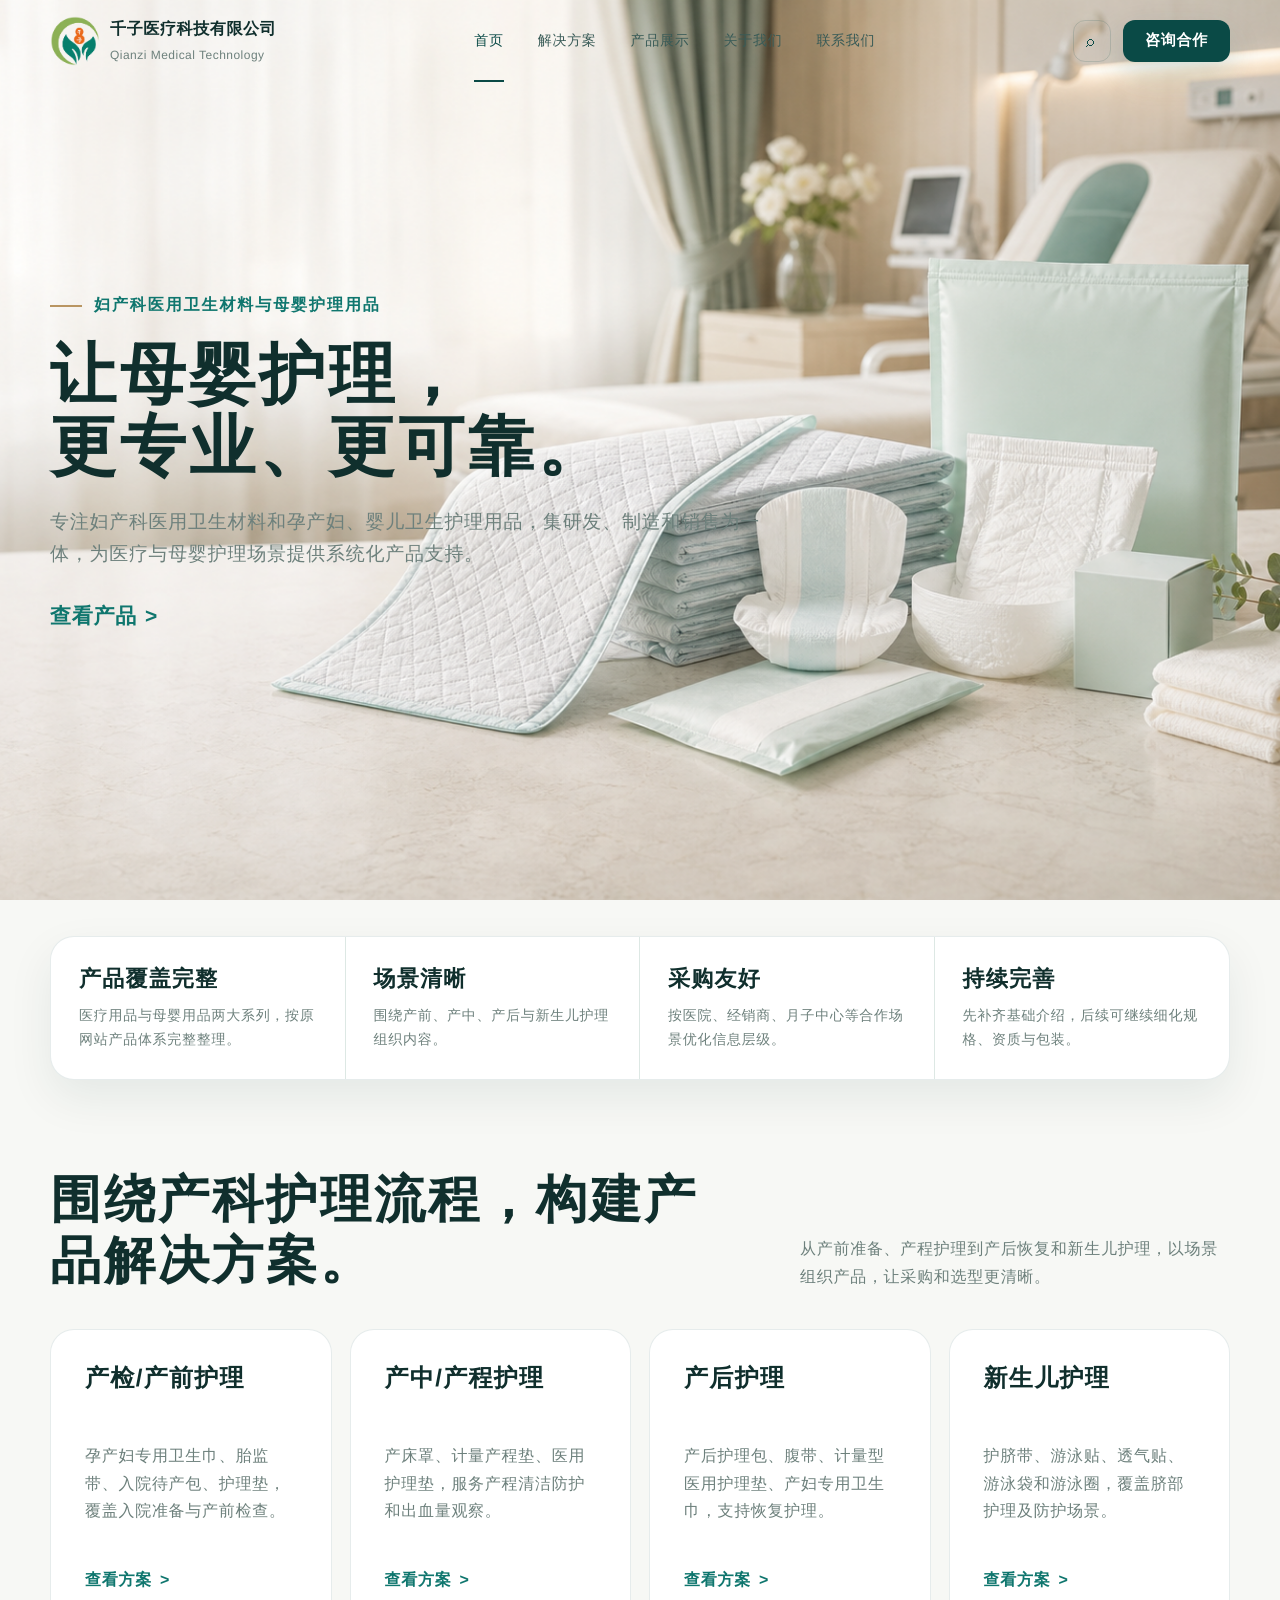
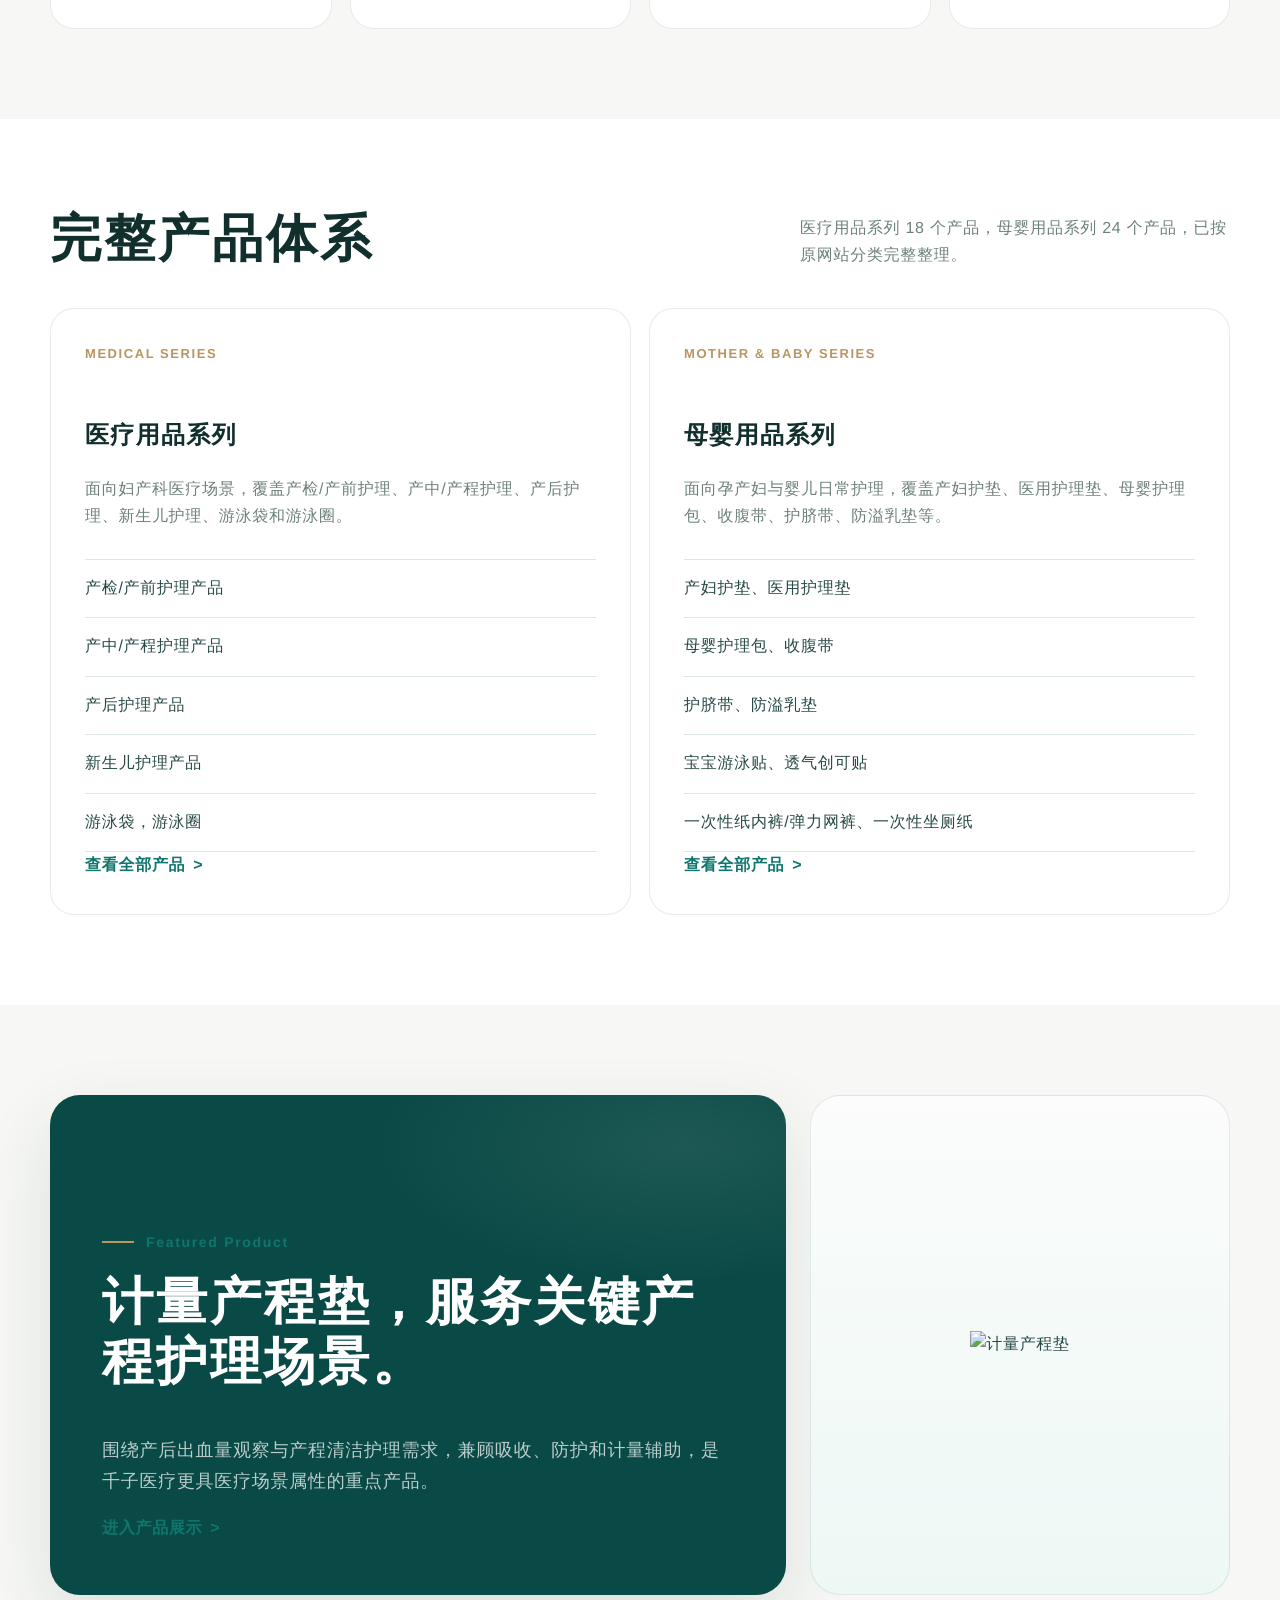
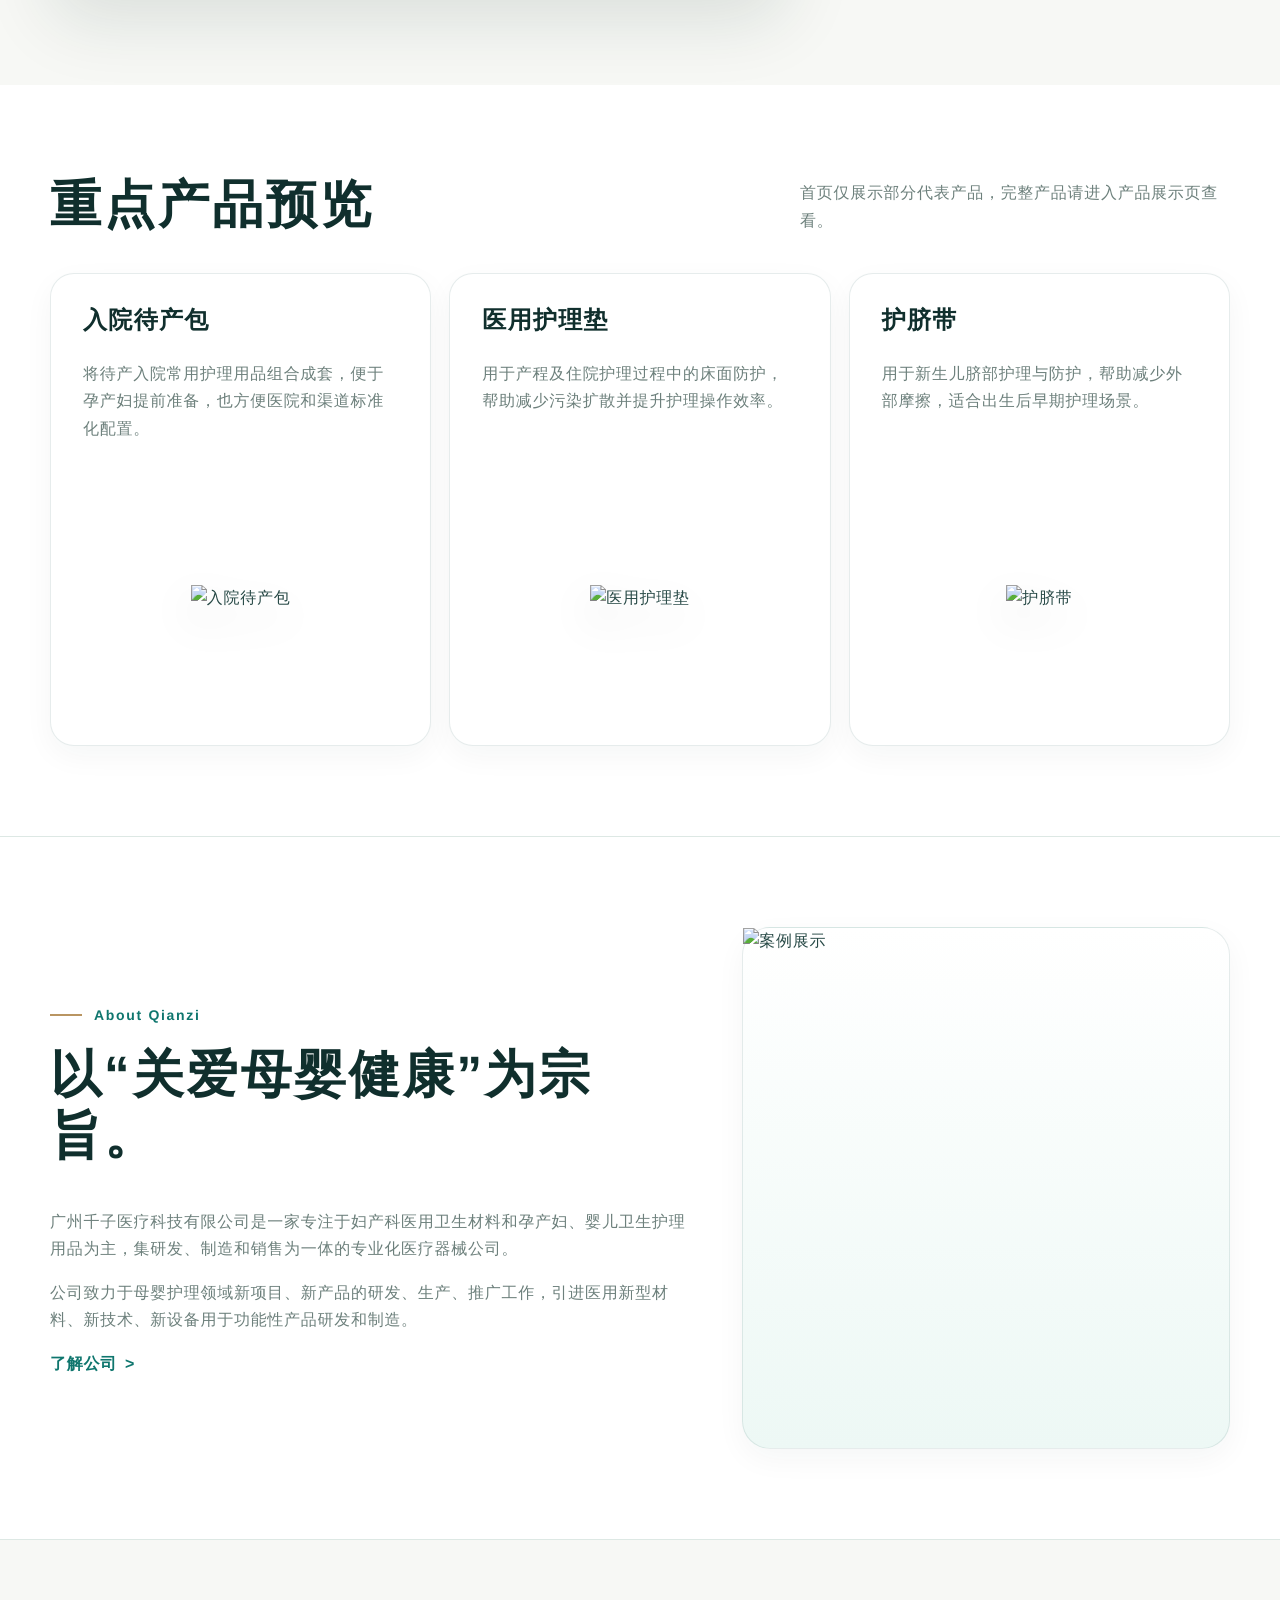
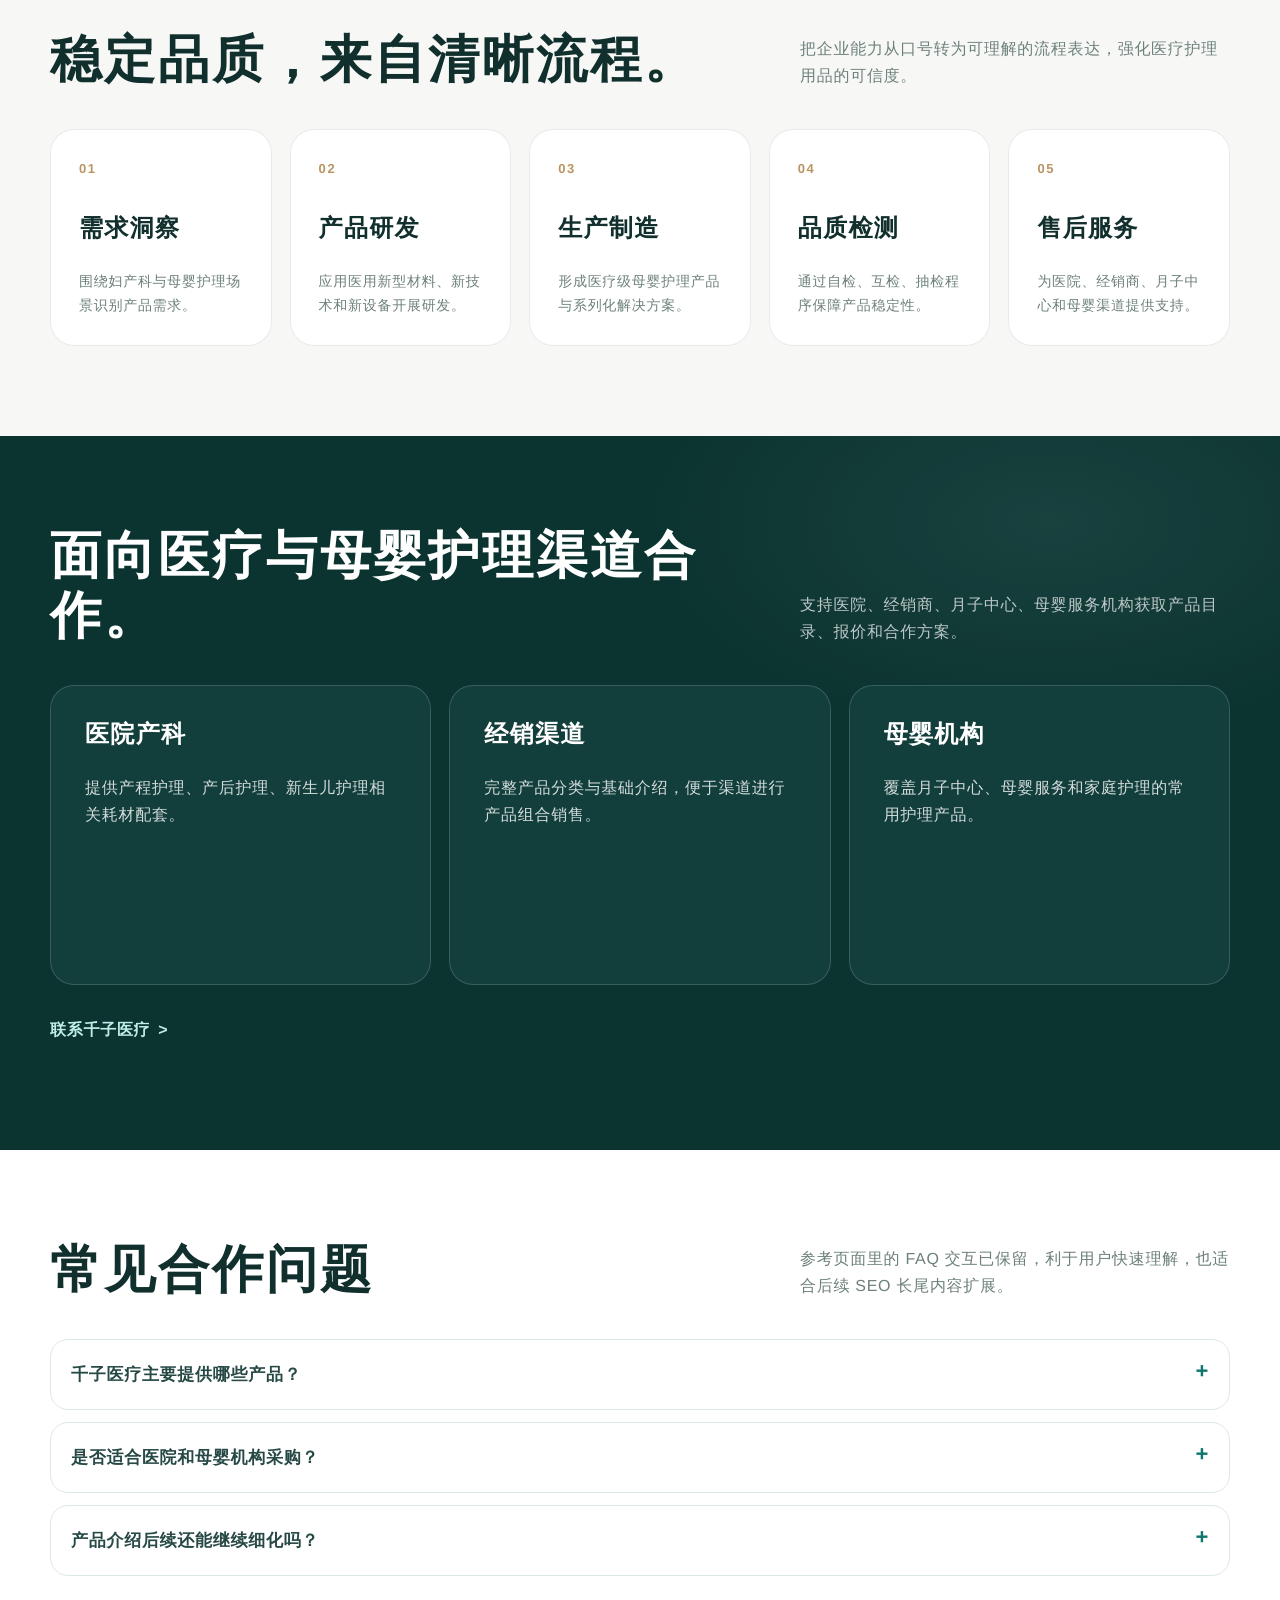
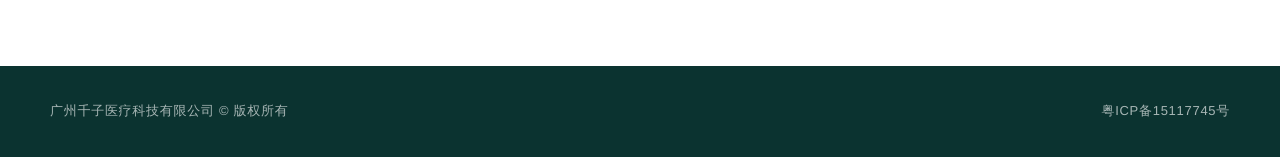
==== index.html @ d7dbcdb0 "Add files via upload" ====
﻿<!doctype html>
<html lang="zh-CN">
<head>
  <meta charset="utf-8">
  <meta name="viewport" content="width=device-width, initial-scale=1">
  <title>广州千子医疗科技有限公司 | 妇产科医用卫生材料与母婴护理用品</title>
  <meta name="description" content="广州千子医疗科技有限公司专注妇产科医用卫生材料和孕产妇、婴儿卫生护理用品，提供医疗用品系列与母婴用品系列产品，覆盖产前、产中、产后、新生儿护理场景。">
  <meta name="robots" content="index,follow,max-image-preview:large">
  <meta name="keywords" content="广州千子医疗,千子医疗,妇产科医用卫生材料,母婴护理用品,计量产程垫,入院待产包,医用护理垫,护脐带">
  <link rel="canonical" href="http://www.qianziyl.com/">
  <meta property="og:title" content="广州千子医疗科技有限公司">
  <meta property="og:description" content="妇产科医用卫生材料与母婴护理用品专业化医疗器械公司。">
  <meta property="og:type" content="website">
  <link rel="stylesheet" href="qianzi-style.css">
  <script type="application/ld+json">
  {
    "@context": "https://schema.org",
    "@type": "Organization",
    "name": "广州千子医疗科技有限公司",
    "url": "http://www.qianziyl.com/",
    "telephone": "4009-937-828",
    "address": {
      "@type": "PostalAddress",
      "addressLocality": "广州市黄埔区",
      "streetAddress": "夏园弘浩工业园E座2楼",
      "addressCountry": "CN"
    }
  }
  </script>
</head>
<body>
  <div class="top-line" id="topLine"></div>
  <header>
    <div class="topbar"><div class="wrap"><span>广州千子医疗科技有限公司 · 关爱母婴健康</span><span>24小时服务热线：4009-937-828</span></div></div>
    <nav class="nav" aria-label="主导航">
      <div class="wrap">
        <a class="brand" href="index.html"><span class="brand-mark"><img src="assets/qianzi-logo-transparent.png" alt="千子医疗科技有限公司商标"></span><span class="brand-text">千子医疗科技有限公司<small>Qianzi Medical Technology</small></span></a>
        <div class="nav-links">
          <a class="active" href="index.html">首页</a>
          <a href="solutions.html">解决方案</a>
          <a href="products.html">产品展示</a>
          <a href="about.html">关于我们</a>
          <a href="contact.html">联系我们</a>
        </div>
        <div class="nav-tools">
          <form class="search" role="search" aria-label="站内搜索">
            <button type="submit" aria-label="搜索">⌕</button>
            <input type="search" name="q" placeholder="搜索产品 / 方案" autocomplete="off">
            <div class="search-results" aria-live="polite"></div>
          </form>
          <button class="menu-btn" type="button" aria-label="打开菜单" aria-expanded="false">☰</button>
          <a class="nav-cta" href="contact.html">咨询合作</a>
        </div>
      </div>
    </nav>
  </header>

  <main>
    <section class="hero">
      <video class="hero-video" autoplay muted loop playsinline preload="auto" poster="assets/medical-hero-premium.png" aria-hidden="true">
        <source src="assets/medical-hero-preview.webm" type="video/webm">
      </video>
      <div class="wrap">
        <div>
          <span class="eyebrow">妇产科医用卫生材料与母婴护理用品</span>
          <h1 class="hero-title"><span>让母婴护理，</span><span>更专业、更可靠。</span></h1>
          <p class="lead">专注妇产科医用卫生材料和孕产妇、婴儿卫生护理用品，集研发、制造和销售为一体，为医疗与母婴护理场景提供系统化产品支持。</p>
          <a class="text-link" href="products.html">查看产品</a>
        </div>
        <div class="hero-visual" aria-label="重点产品展示">
          <div class="hero-product featured"><img src="http://www.qianziyl.com/tp/6.jpg" alt="计量产程垫"></div>
          <div class="hero-product"><img src="http://www.qianziyl.com/tp/1.jpg" alt="孕产妇专用卫生巾"></div>
          <div class="hero-product"><img src="http://www.qianziyl.com/tp/2021061616414381990.jpg" alt="腹带"></div>
        </div>
      </div>
    </section>

    <section class="metrics" aria-label="企业数据">
      <div class="wrap">
        <div class="metrics-grid">
          <div class="metric"><h3>产品覆盖完整</h3><p>医疗用品与母婴用品两大系列，按原网站产品体系完整整理。</p></div>
          <div class="metric"><h3>场景清晰</h3><p>围绕产前、产中、产后与新生儿护理组织内容。</p></div>
          <div class="metric"><h3>采购友好</h3><p>按医院、经销商、月子中心等合作场景优化信息层级。</p></div>
          <div class="metric"><h3>持续完善</h3><p>先补齐基础介绍，后续可继续细化规格、资质与包装。</p></div>
        </div>
      </div>
    </section>

    <section class="section">
      <div class="wrap">
        <div class="section-head">
          <h2>围绕产科护理流程，构建产品解决方案。</h2>
          <p>从产前准备、产程护理到产后恢复和新生儿护理，以场景组织产品，让采购和选型更清晰。</p>
        </div>
        <div class="grid-4">
          <article class="card no-num"><h3>产检/产前护理</h3><p>孕产妇专用卫生巾、胎监带、入院待产包、护理垫，覆盖入院准备与产前检查。</p><a class="text-link" href="solutions.html">查看方案</a></article>
          <article class="card no-num"><h3>产中/产程护理</h3><p>产床罩、计量产程垫、医用护理垫，服务产程清洁防护和出血量观察。</p><a class="text-link" href="solutions.html">查看方案</a></article>
          <article class="card no-num"><h3>产后护理</h3><p>产后护理包、腹带、计量型医用护理垫、产妇专用卫生巾，支持恢复护理。</p><a class="text-link" href="solutions.html">查看方案</a></article>
          <article class="card no-num"><h3>新生儿护理</h3><p>护脐带、游泳贴、透气贴、游泳袋和游泳圈，覆盖脐部护理及防护场景。</p><a class="text-link" href="solutions.html">查看方案</a></article>
        </div>
      </div>
    </section>

    <section class="section white">
      <div class="wrap">
        <div class="section-head">
          <h2>完整产品体系</h2>
          <p>医疗用品系列 18 个产品，母婴用品系列 24 个产品，已按原网站分类完整整理。</p>
        </div>
        <div class="grid-2">
          <article class="card"><span class="num">Medical Series</span><h3>医疗用品系列</h3><p>面向妇产科医疗场景，覆盖产检/产前护理、产中/产程护理、产后护理、新生儿护理、游泳袋和游泳圈。</p><ul class="list"><li>产检/产前护理产品</li><li>产中/产程护理产品</li><li>产后护理产品</li><li>新生儿护理产品</li><li>游泳袋，游泳圈</li></ul><a class="text-link" href="products.html">查看全部产品</a></article>
          <article class="card"><span class="num">Mother & Baby Series</span><h3>母婴用品系列</h3><p>面向孕产妇与婴儿日常护理，覆盖产妇护垫、医用护理垫、母婴护理包、收腹带、护脐带、防溢乳垫等。</p><ul class="list"><li>产妇护垫、医用护理垫</li><li>母婴护理包、收腹带</li><li>护脐带、防溢乳垫</li><li>宝宝游泳贴、透气创可贴</li><li>一次性纸内裤/弹力网裤、一次性坐厕纸</li></ul><a class="text-link" href="products.html">查看全部产品</a></article>
        </div>
      </div>
    </section>

    <section class="section">
      <div class="wrap">
        <div class="feature">
          <div class="feature-copy"><span class="eyebrow">Featured Product</span><h2>计量产程垫，服务关键产程护理场景。</h2><p>围绕产后出血量观察与产程清洁护理需求，兼顾吸收、防护和计量辅助，是千子医疗更具医疗场景属性的重点产品。</p><a class="text-link" href="products.html">进入产品展示</a></div>
          <div class="feature-visual"><img src="http://www.qianziyl.com/tp/6.jpg" alt="计量产程垫"></div>
        </div>
      </div>
    </section>

    <section class="section white">
      <div class="wrap">
        <div class="section-head">
          <h2>重点产品预览</h2>
          <p>首页仅展示部分代表产品，完整产品请进入产品展示页查看。</p>
        </div>
        <div class="grid-3">
          <article class="product-card"><div><h3>入院待产包</h3><p>将待产入院常用护理用品组合成套，便于孕产妇提前准备，也方便医院和渠道标准化配置。</p></div><figure><img src="http://www.qianziyl.com/tp/2015111816413774985.jpg" alt="入院待产包"></figure></article>
          <article class="product-card"><div><h3>医用护理垫</h3><p>用于产程及住院护理过程中的床面防护，帮助减少污染扩散并提升护理操作效率。</p></div><figure><img src="http://www.qianziyl.com/tp/2015111816381698055.jpg" alt="医用护理垫"></figure></article>
          <article class="product-card"><div><h3>护脐带</h3><p>用于新生儿脐部护理与防护，帮助减少外部摩擦，适合出生后早期护理场景。</p></div><figure><img src="http://www.qianziyl.com/tp/13.jpg" alt="护脐带"></figure></article>
        </div>
      </div>
    </section>

    <section class="section long-band">
      <div class="wrap split">
        <div class="split-copy">
          <span class="eyebrow">About Qianzi</span>
          <h2>以“关爱母婴健康”为宗旨。</h2>
          <p>广州千子医疗科技有限公司是一家专注于妇产科医用卫生材料和孕产妇、婴儿卫生护理用品为主，集研发、制造和销售为一体的专业化医疗器械公司。</p>
          <p>公司致力于母婴护理领域新项目、新产品的研发、生产、推广工作，引进医用新型材料、新技术、新设备用于功能性产品研发和制造。</p>
          <a class="text-link" href="about.html">了解公司</a>
        </div>
        <div class="image-panel"><img src="http://www.qianziyl.com/tp/2016071416200453637.jpg" alt="案例展示"></div>
      </div>
    </section>

    <section class="section">
      <div class="wrap">
        <div class="section-head">
          <h2>稳定品质，来自清晰流程。</h2>
          <p>把企业能力从口号转为可理解的流程表达，强化医疗护理用品的可信度。</p>
        </div>
        <div class="process">
          <article class="process-step"><b>01</b><h3>需求洞察</h3><p>围绕妇产科与母婴护理场景识别产品需求。</p></article>
          <article class="process-step"><b>02</b><h3>产品研发</h3><p>应用医用新型材料、新技术和新设备开展研发。</p></article>
          <article class="process-step"><b>03</b><h3>生产制造</h3><p>形成医疗级母婴护理产品与系列化解决方案。</p></article>
          <article class="process-step"><b>04</b><h3>品质检测</h3><p>通过自检、互检、抽检程序保障产品稳定性。</p></article>
          <article class="process-step"><b>05</b><h3>售后服务</h3><p>为医院、经销商、月子中心和母婴渠道提供支持。</p></article>
        </div>
      </div>
    </section>

    <section class="section dark">
      <div class="wrap">
        <div class="section-head">
          <h2>面向医疗与母婴护理渠道合作。</h2>
          <p>支持医院、经销商、月子中心、母婴服务机构获取产品目录、报价和合作方案。</p>
        </div>
        <div class="grid-3">
          <article class="card"><h3>医院产科</h3><p>提供产程护理、产后护理、新生儿护理相关耗材配套。</p></article>
          <article class="card"><h3>经销渠道</h3><p>完整产品分类与基础介绍，便于渠道进行产品组合销售。</p></article>
          <article class="card"><h3>母婴机构</h3><p>覆盖月子中心、母婴服务和家庭护理的常用护理产品。</p></article>
        </div>
        <p style="margin-top:32px"><a class="text-link" href="contact.html">联系千子医疗</a></p>
      </div>
    </section>

    <section class="section white">
      <div class="wrap">
        <div class="section-head">
          <h2>常见合作问题</h2>
          <p>参考页面里的 FAQ 交互已保留，利于用户快速理解，也适合后续 SEO 长尾内容扩展。</p>
        </div>
        <div class="faq-list">
          <details>
            <summary>千子医疗主要提供哪些产品？</summary>
            <p>主要包含医疗用品系列和母婴用品系列，覆盖计量产程垫、入院待产包、医用护理垫、护脐带、收腹带、防溢乳垫等产品。</p>
          </details>
          <details>
            <summary>是否适合医院和母婴机构采购？</summary>
            <p>产品按产前、产中、产后和新生儿护理场景组织，适合医院产科、经销渠道、月子中心和母婴护理机构沟通选型。</p>
          </details>
          <details>
            <summary>产品介绍后续还能继续细化吗？</summary>
            <p>可以。当前版本先补齐基础介绍，后续可以继续完善规格参数、材质、包装、资质证照、使用方法和注意事项。</p>
          </details>
        </div>
      </div>
    </section>
  </main>

  <footer class="footer"><div class="wrap"><div>广州千子医疗科技有限公司 © 版权所有</div><div>粤ICP备15117745号</div></div></footer>
  <script src="qianzi-interactions.js"></script>
</body>
</html>
---- qianzi-style.css ----
:root {
  --red: #0f766e;
  --deep: #0a4a46;
  --deep-2: #073a37;
  --green: #0f766e;
  --green-soft: #e7f3f0;
  --gold: #b99562;
  --gold-soft: #f4efe5;
  --ink: #102f2d;
  --text: #274946;
  --muted: #6d807c;
  --light: #f7f8f5;
  --line: #dde8e4;
  --white: #fff;
  --dark: #0b3330;
  --shadow: 0 18px 45px rgba(15, 47, 45, .08);
  --shadow2: 0 26px 70px rgba(15, 47, 45, .12);
}

* {
  box-sizing: border-box;
}

html {
  scroll-behavior: smooth;
}

body {
  margin: 0;
  color: var(--text);
  font-family: "Microsoft YaHei", "PingFang SC", Arial, sans-serif;
  background: var(--light);
  line-height: 1.72;
  letter-spacing: .045em;
  -webkit-font-smoothing: antialiased;
  text-rendering: geometricPrecision;
}

body::selection {
  background: rgba(15, 118, 110, .18);
}

a {
  color: inherit;
  text-decoration: none;
}

img {
  display: block;
  max-width: 100%;
}

.wrap {
  width: min(1180px, calc(100% - 48px));
  margin: 0 auto;
}

.top-line {
  position: fixed;
  left: 0;
  top: 0;
  z-index: 80;
  width: 0;
  height: 2px;
  background: var(--green);
}

.topbar {
  display: none;
}

.topbar .wrap,
.nav .wrap,
.footer .wrap {
  display: flex;
  align-items: center;
  justify-content: space-between;
  gap: 24px;
}

.topbar .wrap {
  min-height: 36px;
}

.nav {
  position: fixed;
  top: 0;
  left: 0;
  right: 0;
  z-index: 20;
  background: transparent;
  border-bottom: 1px solid transparent;
  backdrop-filter: none;
  transition: box-shadow .25s ease, background .25s ease;
}

.nav.is-scrolled {
  background: rgba(255, 255, 255, .86);
  border-bottom-color: rgba(10, 74, 70, .10);
  backdrop-filter: blur(18px);
  box-shadow: 0 10px 34px rgba(16, 47, 45, .08);
}

.nav .wrap {
  width: min(1440px, calc(100% - 112px));
  min-height: 82px;
}

.brand {
  display: flex;
  align-items: center;
  gap: 10px;
  color: var(--ink);
  font-weight: 700;
  letter-spacing: .04em;
}

.brand-mark {
  width: 50px;
  height: 50px;
  display: grid;
  place-items: center;
  border-radius: 0;
  border: 0;
  background: transparent;
  color: var(--deep);
  font-weight: 900;
  overflow: hidden;
  padding: 0;
  box-shadow: none;
}

.brand-mark img {
  width: 100%;
  height: 100%;
  object-fit: contain;
}

.brand-text {
  font-size: 16px;
  white-space: nowrap;
}

.brand small {
  display: block;
  margin-top: 1px;
  color: var(--muted);
  font-size: 12px;
  font-weight: 400;
  letter-spacing: .04em;
}

.nav-links {
  display: flex;
  align-items: center;
  gap: 34px;
  padding: 0;
  color: #395b57;
  font-size: 14px;
  background: transparent;
  border: 0;
  border-radius: 0;
}

.nav-links a {
  display: inline-flex;
  align-items: center;
  height: 82px;
  padding: 0;
  border-radius: 0;
  border-bottom: 2px solid transparent;
  transition: .22s ease;
}

.nav-links a:hover,
.nav-links a.active {
  color: var(--deep);
  background: transparent;
  border-bottom-color: var(--deep);
}

.nav-cta {
  display: inline-flex;
  align-items: center;
  justify-content: center;
  min-height: 42px;
  padding: 0 22px;
  color: #fff;
  background: var(--deep);
  border-radius: 12px;
  box-shadow: 0 14px 32px rgba(10, 74, 70, .16);
  font-size: 15px;
  font-weight: 700;
  white-space: nowrap;
}

.nav-tools {
  display: flex;
  align-items: center;
  gap: 12px;
}

.search {
  position: relative;
  display: flex;
  align-items: center;
  height: 42px;
  padding: 0 12px;
  border: 1px solid rgba(10, 74, 70, .14);
  border-radius: 12px;
  background: transparent;
  transition: .22s ease;
}

.nav.is-scrolled .search {
  background: #fff;
}

.search:focus-within {
  width: 260px;
  background: #fff;
  box-shadow: var(--shadow);
}

.search input {
  width: 0;
  border: 0;
  outline: 0;
  background: transparent;
  color: var(--ink);
  font: inherit;
  transition: width .22s ease;
}

.search:focus-within input,
.search input:not(:placeholder-shown) {
  width: 200px;
  margin-left: 8px;
}

.search button {
  border: 0;
  background: transparent;
  color: var(--deep);
  font-size: 16px;
  cursor: pointer;
  padding: 0;
}

.search-results {
  position: absolute;
  right: 0;
  top: calc(100% + 10px);
  width: 320px;
  display: none;
  padding: 10px;
  border: 1px solid rgba(10, 74, 70, .12);
  border-radius: 18px;
  background: rgba(255, 255, 255, .96);
  box-shadow: var(--shadow2);
}

.search-results.open {
  display: grid;
  gap: 6px;
}

.search-results a,
.search-results span {
  display: block;
  padding: 10px 12px;
  border-radius: 12px;
  color: var(--text);
  font-size: 13px;
}

.search-results a:hover {
  background: var(--green-soft);
  color: var(--deep);
}

.search-results strong,
.search-results small {
  display: block;
}

.search-results small {
  margin-top: 2px;
  color: var(--muted);
  font-size: 12px;
  line-height: 1.5;
  letter-spacing: .03em;
}

.menu-btn {
  display: none;
  width: 42px;
  height: 42px;
  border: 1px solid var(--line);
  border-radius: 13px;
  background: #fff;
  color: var(--deep);
  font-size: 21px;
}

.hero {
  position: relative;
  overflow: hidden;
  background:
    linear-gradient(90deg, rgba(247,248,245,.98) 0%, rgba(247,248,245,.94) 34%, rgba(247,248,245,.58) 56%, rgba(247,248,245,.12) 100%),
    url("assets/medical-hero-premium.png") center / cover no-repeat;
}

.hero-video {
  position: absolute;
  inset: 0;
  z-index: 0;
  width: 100%;
  height: 100%;
  object-fit: cover;
  object-position: center center;
  pointer-events: none;
}

.hero .wrap {
  width: min(1440px, calc(100% - 112px));
  position: relative;
  z-index: 1;
  min-height: 100svh;
  display: grid;
  grid-template-columns: minmax(520px, 720px) minmax(300px, 1fr);
  align-items: center;
  gap: clamp(28px, 5vw, 84px);
  padding: 132px 0 108px;
}

.eyebrow {
  display: inline-flex;
  align-items: center;
  gap: 12px;
  margin-bottom: 18px;
  color: var(--green);
  font-size: 14px;
  font-weight: 700;
  letter-spacing: .12em;
}

.eyebrow::before {
  content: "";
  width: 32px;
  height: 2px;
  background: var(--gold);
}

.hero .eyebrow {
  font-size: 17px;
}

h1,
h2,
h3,
p {
  margin-top: 0;
}

h1,
h2,
h3 {
  color: var(--ink);
  letter-spacing: .055em;
}

h1 {
  margin-bottom: 24px;
  font-size: clamp(42px, 6vw, 72px);
  line-height: 1.1;
}

.hero-title span {
  display: block;
}

.hero-title {
  max-width: 760px;
  font-size: clamp(52px, 5vw, 78px);
}

h2 {
  font-size: clamp(32px, 4vw, 52px);
  line-height: 1.18;
}

h3 {
  font-size: 24px;
  line-height: 1.28;
}

.lead {
  color: var(--muted);
  font-size: 19px;
}

.hero-visual {
  display: none;
  grid-template-columns: 1fr 1fr;
  gap: 18px;
}

.hero-product,
.image-panel {
  background: linear-gradient(180deg, #fff, #edf8f5);
  border: 1px solid rgba(10, 74, 70, .10);
  border-radius: 28px;
  box-shadow: 0 10px 30px rgba(16, 47, 45, .045);
  transition: .25s ease;
}

.hero-product:hover,
.image-panel:hover {
  transform: translateY(-4px);
  box-shadow: var(--shadow);
}

.hero-product {
  min-height: 220px;
  display: grid;
  place-items: center;
  padding: 24px;
}

.hero-product.featured {
  grid-column: span 2;
  min-height: 300px;
}

.hero-product img,
.product-card img {
  max-height: 240px;
  object-fit: contain;
  filter: drop-shadow(0 18px 20px rgba(0, 0, 0, .12));
}

.text-link {
  display: inline-flex;
  align-items: center;
  gap: 8px;
  color: var(--green);
  font-weight: 700;
}

.hero .text-link {
  margin-top: 8px;
  font-size: 21px;
}

.text-link::after {
  content: ">";
  font-family: Arial, sans-serif;
  letter-spacing: 0;
}

.metrics {
  background: var(--light);
  margin-top: 0;
  padding-top: 36px;
  position: relative;
  z-index: 3;
}

.metrics-grid {
  display: grid;
  grid-template-columns: repeat(4, minmax(0, 1fr));
  background: #fff;
  border: 1px solid rgba(10, 74, 70, .10);
  border-radius: 24px;
  overflow: hidden;
  box-shadow: var(--shadow);
}

.metric {
  min-height: 126px;
  padding: 28px;
  border-right: 1px solid var(--line);
}

.metric:last-child {
  border-right: 0;
}

.metric strong {
  display: block;
  margin-bottom: 8px;
  color: var(--ink);
  font-size: 34px;
  line-height: 1;
  letter-spacing: .03em;
}

.metric span {
  color: var(--muted);
  font-size: 14px;
}

.metric h3 {
  margin: 0 0 10px;
  font-size: 22px;
}

.metric p {
  margin: 0;
  color: var(--muted);
  font-size: 14px;
}

.section {
  padding: 90px 0;
}

.section.white {
  background: #fff;
}

.section.dark {
  color: #fff;
  background:
    radial-gradient(680px 360px at 82% 12%, rgba(191, 238, 232, .08), transparent 60%),
    var(--dark);
}

.section.dark h1,
.section.dark h2,
.section.dark h3 {
  color: #fff;
}

.section.dark .lead,
.section.dark p {
  color: rgba(255, 255, 255, .72);
}

.section.dark .card {
  background: #123f3b;
  border-color: rgba(255, 255, 255, .16);
  box-shadow: none;
}

.section.dark .card h3 {
  color: #fff;
}

.section.dark .card p {
  color: rgba(255, 255, 255, .82);
}

.section.dark .text-link {
  color: #bfeee8;
}

.section-head {
  display: flex;
  align-items: end;
  justify-content: space-between;
  gap: 48px;
  margin-bottom: 38px;
}

.section-head h2,
.section-head p {
  margin-bottom: 0;
}

.section-head p {
  max-width: 430px;
  color: var(--muted);
}

.grid-4,
.grid-3,
.grid-2 {
  display: grid;
  gap: 18px;
  background: transparent;
  border: 0;
  border-radius: 28px;
}

.grid-4 {
  grid-template-columns: repeat(4, minmax(0, 1fr));
}

.grid-3 {
  grid-template-columns: repeat(3, minmax(0, 1fr));
}

.grid-2 {
  grid-template-columns: repeat(2, minmax(0, 1fr));
}

.card {
  min-height: 300px;
  padding: 34px;
  background: #fff;
  border: 1px solid rgba(10, 74, 70, .10);
  border-radius: 24px;
  transition: .22s ease;
}

.card:hover {
  transform: translateY(-4px);
  box-shadow: var(--shadow);
}

.card .num {
  display: block;
  margin-bottom: 56px;
  color: var(--gold);
  font-size: 13px;
  font-weight: 700;
  letter-spacing: .12em;
  text-transform: uppercase;
}

.card.no-num {
  display: flex;
  flex-direction: column;
  justify-content: space-between;
}

.card p {
  color: var(--muted);
}

.tags {
  display: flex;
  flex-wrap: wrap;
  gap: 8px;
  margin-top: 20px;
}

.tags span {
  padding: 5px 9px;
  background: #f2f2f2;
  color: #555;
  font-size: 12px;
}

.feature {
  display: grid;
  grid-template-columns: minmax(0, 1fr) 420px;
  gap: 24px;
}

.feature-copy {
  min-height: 500px;
  padding: 52px;
  display: flex;
  flex-direction: column;
  justify-content: flex-end;
  background:
    radial-gradient(500px 220px at 86% 10%, rgba(255, 255, 255, .08), transparent 62%),
    var(--deep);
  border-radius: 30px;
  box-shadow: var(--shadow2);
}

.feature-copy h2,
.feature-copy p {
  max-width: 720px;
}

.feature-copy h2 {
  color: #fff;
}

.feature-copy p {
  color: rgba(255, 255, 255, .72);
  font-size: 18px;
}

.feature-visual {
  min-height: 500px;
  display: grid;
  place-items: center;
  padding: 34px;
  background: linear-gradient(180deg, #fbfcfb, #edf8f5);
  border: 1px solid rgba(10, 74, 70, .10);
  border-radius: 30px;
}

.product-card {
  min-height: 430px;
  display: flex;
  flex-direction: column;
  justify-content: space-between;
  padding: 32px;
  background: #fff;
  border-radius: 24px;
  border: 1px solid rgba(10, 74, 70, .10);
  box-shadow: 0 10px 30px rgba(16, 47, 45, .045);
  transition: .25s ease;
}

.product-card:hover {
  transform: translateY(-6px);
  box-shadow: var(--shadow);
  border-color: rgba(15, 118, 110, .2);
}

.product-card figure {
  height: 230px;
  margin: 24px 0 0;
  display: grid;
  place-items: center;
}

.product-card p {
  color: var(--muted);
}

.category-stack {
  display: grid;
  gap: 34px;
}

.category-block {
  background: #fff;
  border: 1px solid var(--line);
  border-radius: 28px;
  overflow: hidden;
  box-shadow: 0 10px 30px rgba(16, 47, 45, .045);
}

.category-head {
  display: flex;
  justify-content: space-between;
  align-items: end;
  gap: 24px;
  padding: 34px;
  border-bottom: 1px solid var(--line);
}

.category-head h2 {
  margin-bottom: 8px;
  font-size: clamp(28px, 3.4vw, 42px);
}

.category-head p {
  max-width: 640px;
  margin-bottom: 0;
  color: var(--muted);
}

.subcategory {
  padding: 30px 34px 36px;
  border-bottom: 1px solid var(--line);
}

.subcategory:last-child {
  border-bottom: 0;
}

.subcategory-title {
  display: flex;
  align-items: center;
  gap: 12px;
  margin-bottom: 20px;
  color: var(--ink);
  font-size: 20px;
  font-weight: 700;
}

.subcategory-title::before {
  content: "";
  width: 24px;
  height: 2px;
  background: var(--gold);
}

.catalog-products {
  display: grid;
  grid-template-columns: repeat(4, minmax(0, 1fr));
  gap: 16px;
}

.catalog-product {
  min-height: 330px;
  display: flex;
  flex-direction: column;
  justify-content: space-between;
  padding: 22px;
  background: #fbfdfc;
  border: 1px solid rgba(10, 74, 70, .08);
  border-radius: 22px;
  transition: .22s ease;
}

.catalog-product:hover {
  transform: translateY(-4px);
  box-shadow: var(--shadow);
}

.catalog-product h3 {
  margin-bottom: 8px;
  font-size: 19px;
}

.catalog-product p {
  color: var(--muted);
  font-size: 14px;
}

.catalog-product figure {
  height: 150px;
  margin: 18px 0 0;
  display: grid;
  place-items: center;
}

.catalog-product img {
  max-height: 145px;
  object-fit: contain;
  filter: drop-shadow(0 14px 18px rgba(0, 0, 0, .1));
}

.long-band {
  background: #fff;
  border-top: 1px solid var(--line);
  border-bottom: 1px solid var(--line);
}

.split {
  display: grid;
  grid-template-columns: minmax(0, 1fr) minmax(340px, .75fr);
  gap: 42px;
  align-items: center;
}

.split-copy p {
  color: var(--muted);
}

.process {
  display: grid;
  grid-template-columns: repeat(5, minmax(0, 1fr));
  gap: 18px;
  background: transparent;
  border: 0;
}

.process-step {
  min-height: 210px;
  padding: 28px;
  background: #fff;
  border: 1px solid rgba(10, 74, 70, .10);
  border-radius: 24px;
  transition: .22s ease;
}

.process-step:hover {
  transform: translateY(-4px);
  box-shadow: var(--shadow);
}

.process-step b {
  display: block;
  margin-bottom: 34px;
  color: var(--gold);
  font-size: 13px;
  letter-spacing: .12em;
}

.process-step p {
  margin-bottom: 0;
  color: var(--muted);
  font-size: 14px;
}

.about-layout {
  display: grid;
  grid-template-columns: 420px minmax(0, 1fr);
  gap: 56px;
  align-items: center;
}

.image-panel img {
  width: 100%;
  height: 520px;
  object-fit: cover;
}

.list {
  margin: 28px 0 0;
  padding: 0;
  list-style: none;
  border-top: 1px solid var(--line);
}

.list li {
  padding: 15px 0;
  border-bottom: 1px solid var(--line);
}

.breadcrumb {
  margin-top: 82px;
  padding: 26px 0;
  color: var(--muted);
  font-size: 13px;
  background: #fff;
  border-bottom: 1px solid var(--line);
}

.breadcrumb a {
  color: #333;
}

.page-hero {
  background: #fff;
  border-bottom: 1px solid var(--line);
}

.page-hero .wrap {
  min-height: 360px;
  display: grid;
  align-content: center;
  padding: 70px 0;
}

.page-hero h1 {
  max-width: 820px;
}

.page-hero .lead {
  max-width: 760px;
  margin-bottom: 0;
}

.contact-box {
  padding: 42px;
  background: #fff;
  border: 1px solid var(--line);
}

.footer {
  padding: 34px 0;
  color: rgba(255, 255, 255, .64);
  background: #0b3330;
  font-size: 13px;
}

.product-nav {
  display: flex;
  gap: 10px;
  flex-wrap: wrap;
  margin-bottom: 24px;
}

.tab {
  border: 1px solid var(--line);
  background: #fff;
  color: var(--text);
  border-radius: 999px;
  padding: 11px 17px;
  font-weight: 700;
  cursor: pointer;
  transition: .22s ease;
}

.tab.active,
.tab:hover {
  background: var(--deep);
  color: #fff;
  border-color: var(--deep);
}

.reveal {
  opacity: 0;
  transform: translateY(22px);
  transition: opacity .6s ease, transform .6s ease;
}

.reveal.in {
  opacity: 1;
  transform: translateY(0);
}

.faq-list {
  display: grid;
  gap: 12px;
}

details {
  background: #fff;
  border: 1px solid var(--line);
  border-radius: 18px;
  padding: 0 20px;
  transition: .22s ease;
}

details[open] {
  box-shadow: var(--shadow);
  border-color: rgba(15, 118, 110, .2);
}

summary {
  cursor: pointer;
  list-style: none;
  padding: 20px 0;
  font-weight: 750;
  font-size: 17px;
  display: flex;
  justify-content: space-between;
  gap: 20px;
}

summary::-webkit-details-marker {
  display: none;
}

summary::after {
  content: "+";
  font-size: 22px;
  color: var(--green);
  line-height: 1;
}

details[open] summary::after {
  content: "-";
}

details p {
  margin: 0;
  padding: 0 0 20px;
  color: var(--muted);
  line-height: 1.9;
}

@media (max-width: 1280px) {
  .nav .wrap,
  .hero .wrap {
    width: min(100% - 56px, 1180px);
  }

  .hero-video {
    object-position: 78% center;
  }

  .hero-title {
    max-width: 660px;
    font-size: clamp(48px, 5.5vw, 66px);
  }

  .hero .eyebrow {
    font-size: 16px;
  }
}

@media (max-width: 980px) {
  .brand-text {
    font-size: 14px;
  }

  .hero-video {
    object-position: 72% center;
  }

  .hero .wrap {
    width: min(100% - 56px, 1180px);
  }

  .hero-title {
    max-width: 620px;
    font-size: clamp(44px, 7vw, 64px);
  }

  .nav-links {
    position: fixed;
    left: 18px;
    right: 18px;
    top: 88px;
    display: none;
    flex-direction: column;
    align-items: stretch;
    padding: 12px;
    border-radius: 22px;
    box-shadow: var(--shadow2);
  }

  .nav-links.open {
    display: flex;
  }

  .nav-links a {
    justify-content: center;
    height: 44px;
  }

  .menu-btn {
    display: block;
  }

  .nav-cta {
    display: none;
  }

  .nav-tools {
    margin-left: auto;
  }

  .search {
    display: none;
  }

  .hero .wrap,
  .feature,
  .about-layout,
  .split {
    grid-template-columns: 1fr;
  }

  .grid-4,
  .grid-3,
  .grid-2,
  .metrics-grid,
  .catalog-products,
  .process {
    grid-template-columns: repeat(2, minmax(0, 1fr));
  }

  .section-head {
    display: block;
  }

  .section-head h2 {
    margin-bottom: 14px;
  }
}

@media (max-width: 640px) {
  body {
    letter-spacing: .035em;
  }

  .wrap {
    width: min(100% - 28px, 1180px);
  }

  .brand-mark {
    width: 42px;
    height: 42px;
  }

  .brand-text {
    max-width: 150px;
    white-space: normal;
    line-height: 1.25;
  }

  .brand small {
    display: none;
  }

  .hero-video {
    object-position: 70% center;
  }

  .footer .wrap {
    align-items: flex-start;
    flex-direction: column;
    padding: 8px 0;
  }

  .hero .wrap {
    width: min(100% - 32px, 1180px);
    min-height: 100svh;
    padding: 108px 0 56px;
  }

  .hero .eyebrow {
    font-size: 14px;
  }

  .hero-title {
    max-width: 100%;
    font-size: clamp(36px, 12vw, 48px);
    line-height: 1.12;
  }

  .lead {
    font-size: 16px;
  }

  .hero-visual,
  .grid-4,
  .grid-3,
  .grid-2,
  .metrics-grid,
  .catalog-products,
  .process {
    grid-template-columns: 1fr;
  }

  .hero-product.featured {
    grid-column: auto;
  }

  .metric,
  .card,
  .product-card,
  .contact-box,
  .feature-copy {
    padding: 26px;
  }

  .section {
    padding: 62px 0;
  }
}

@media (prefers-reduced-motion: reduce) {
  .hero-video {
    display: none;
  }
}
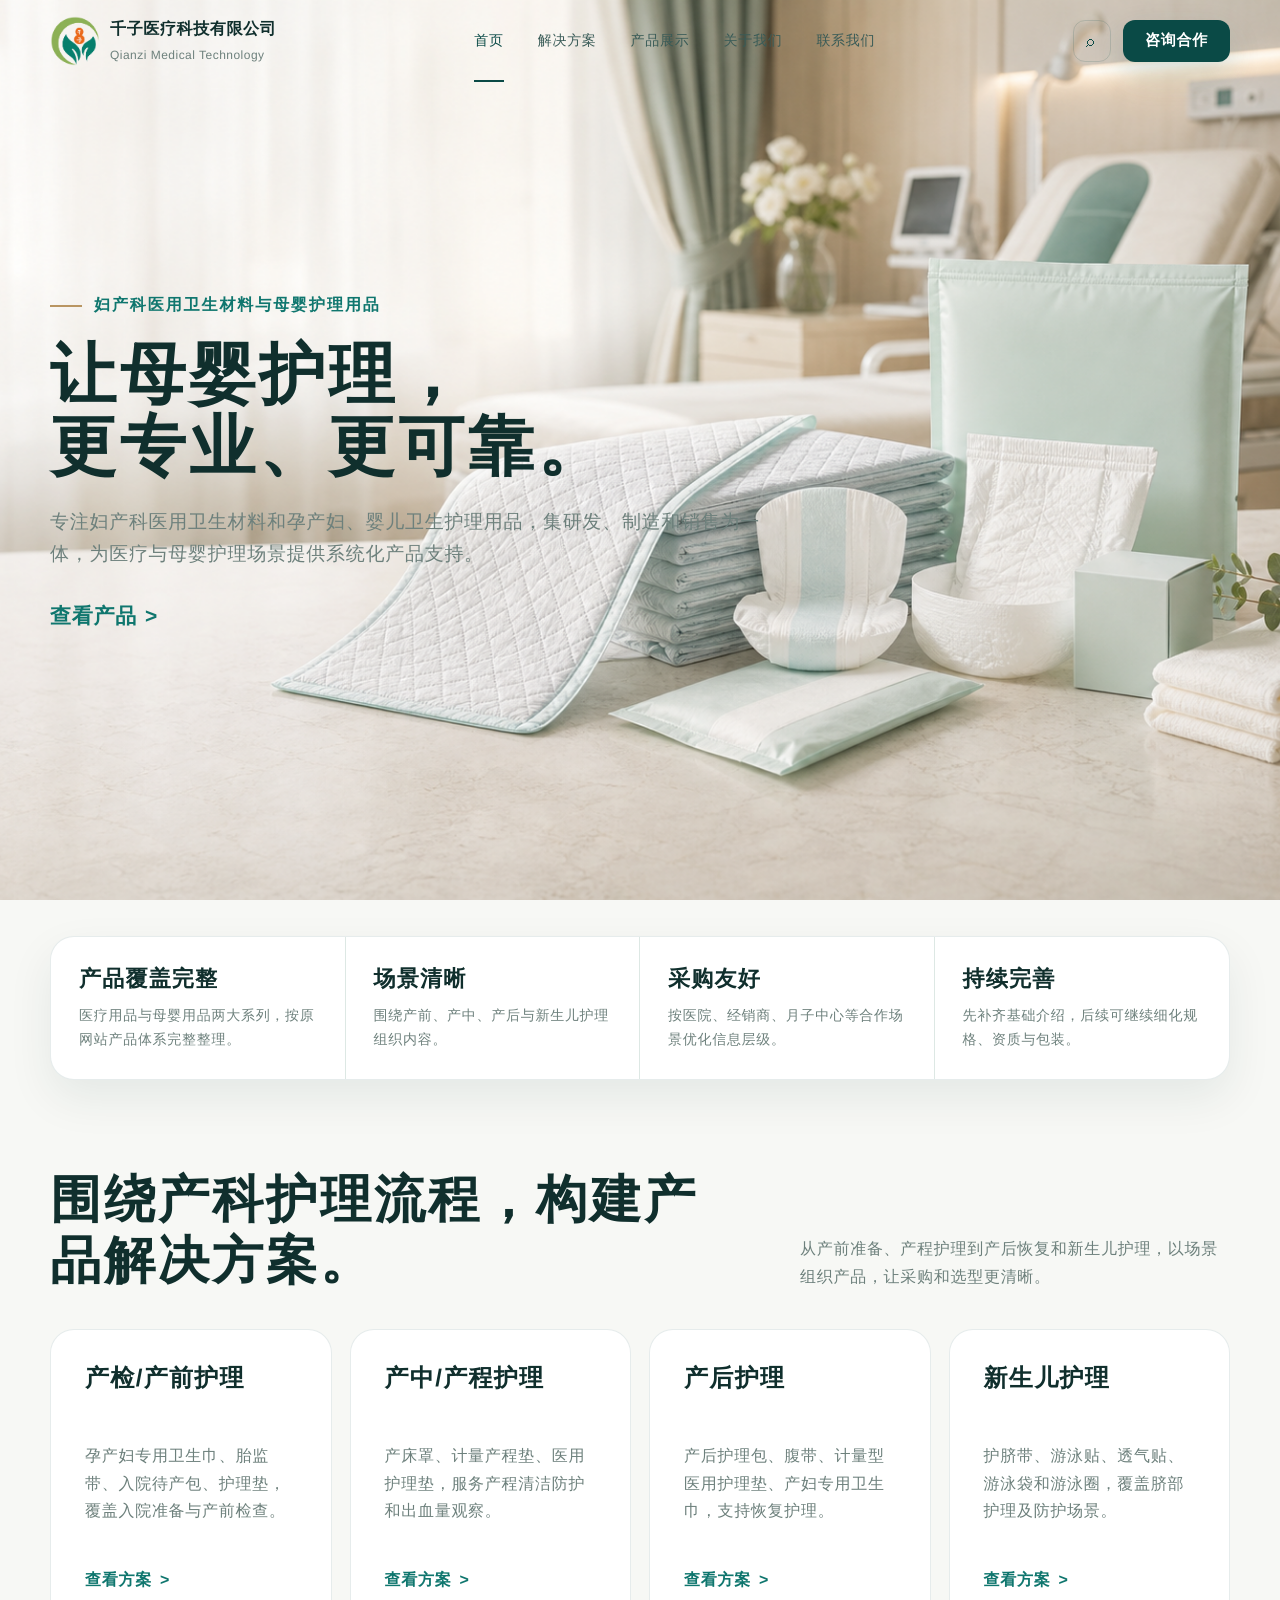
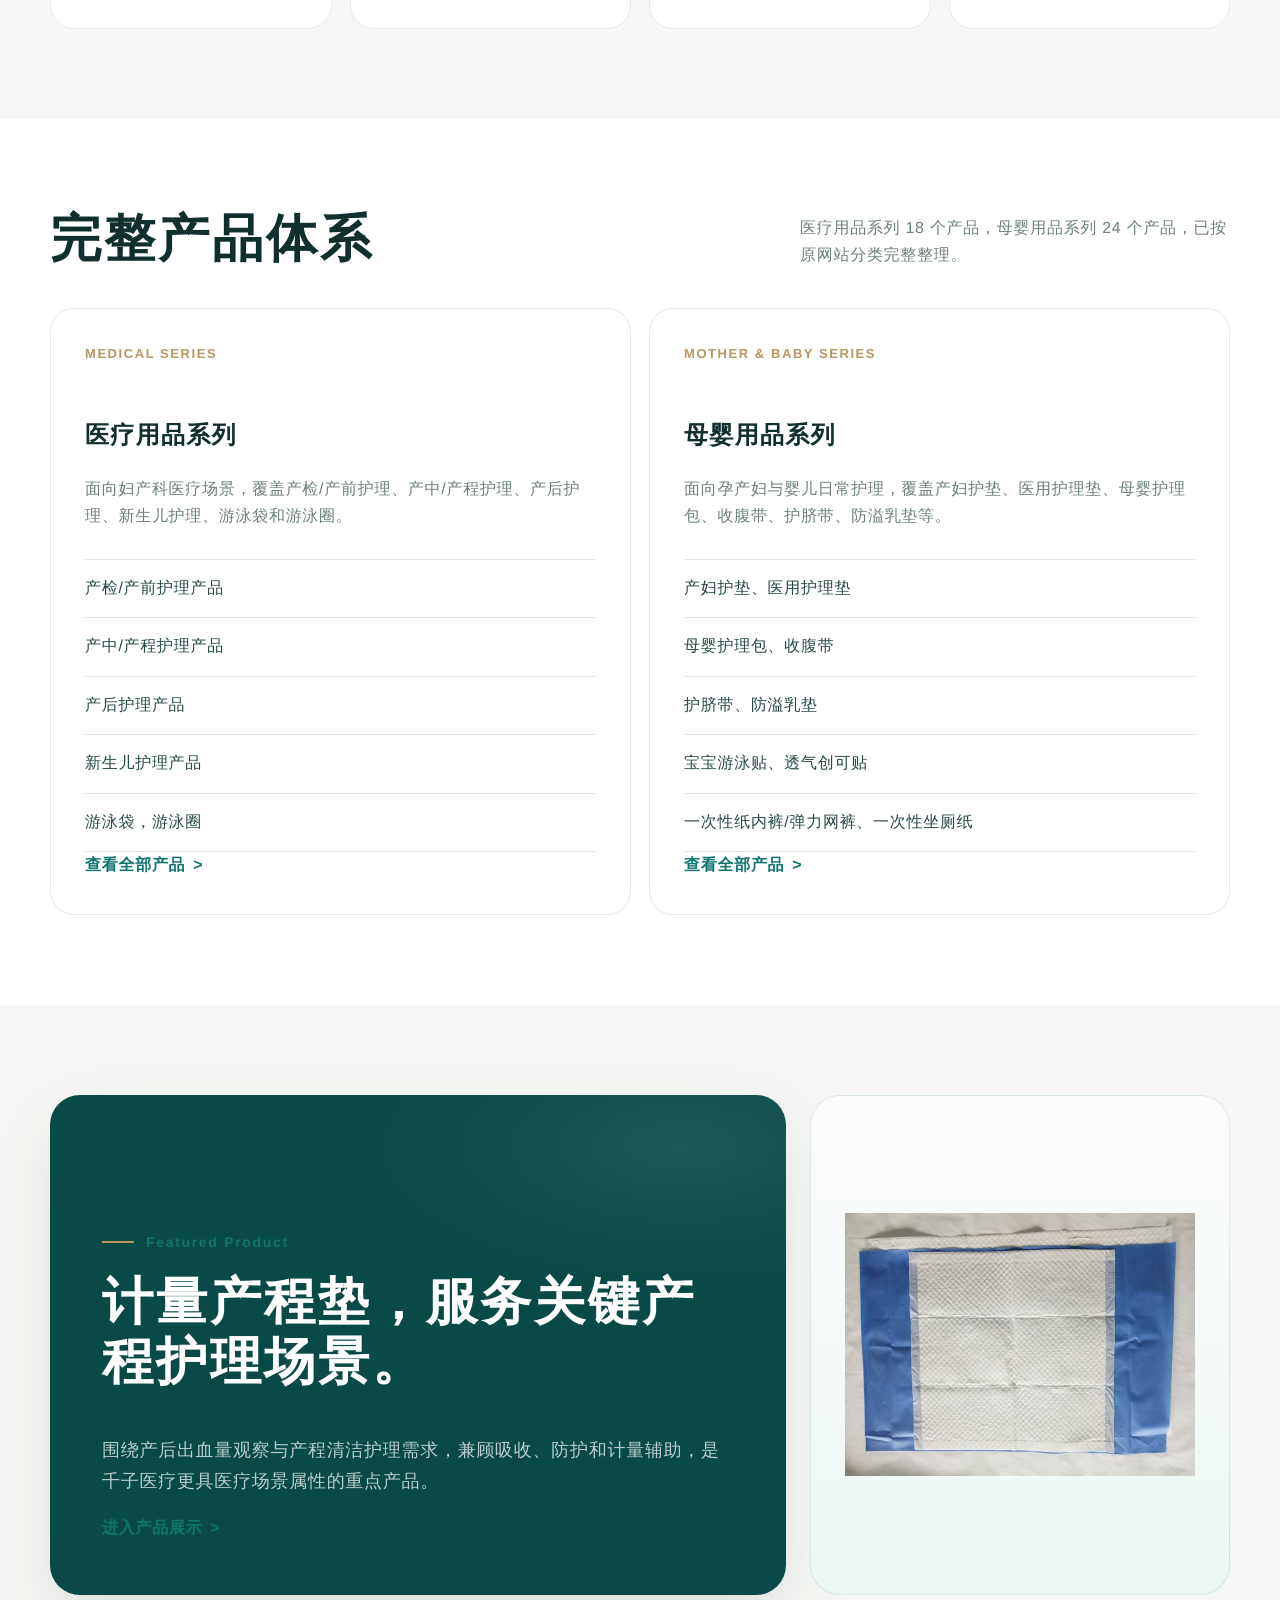
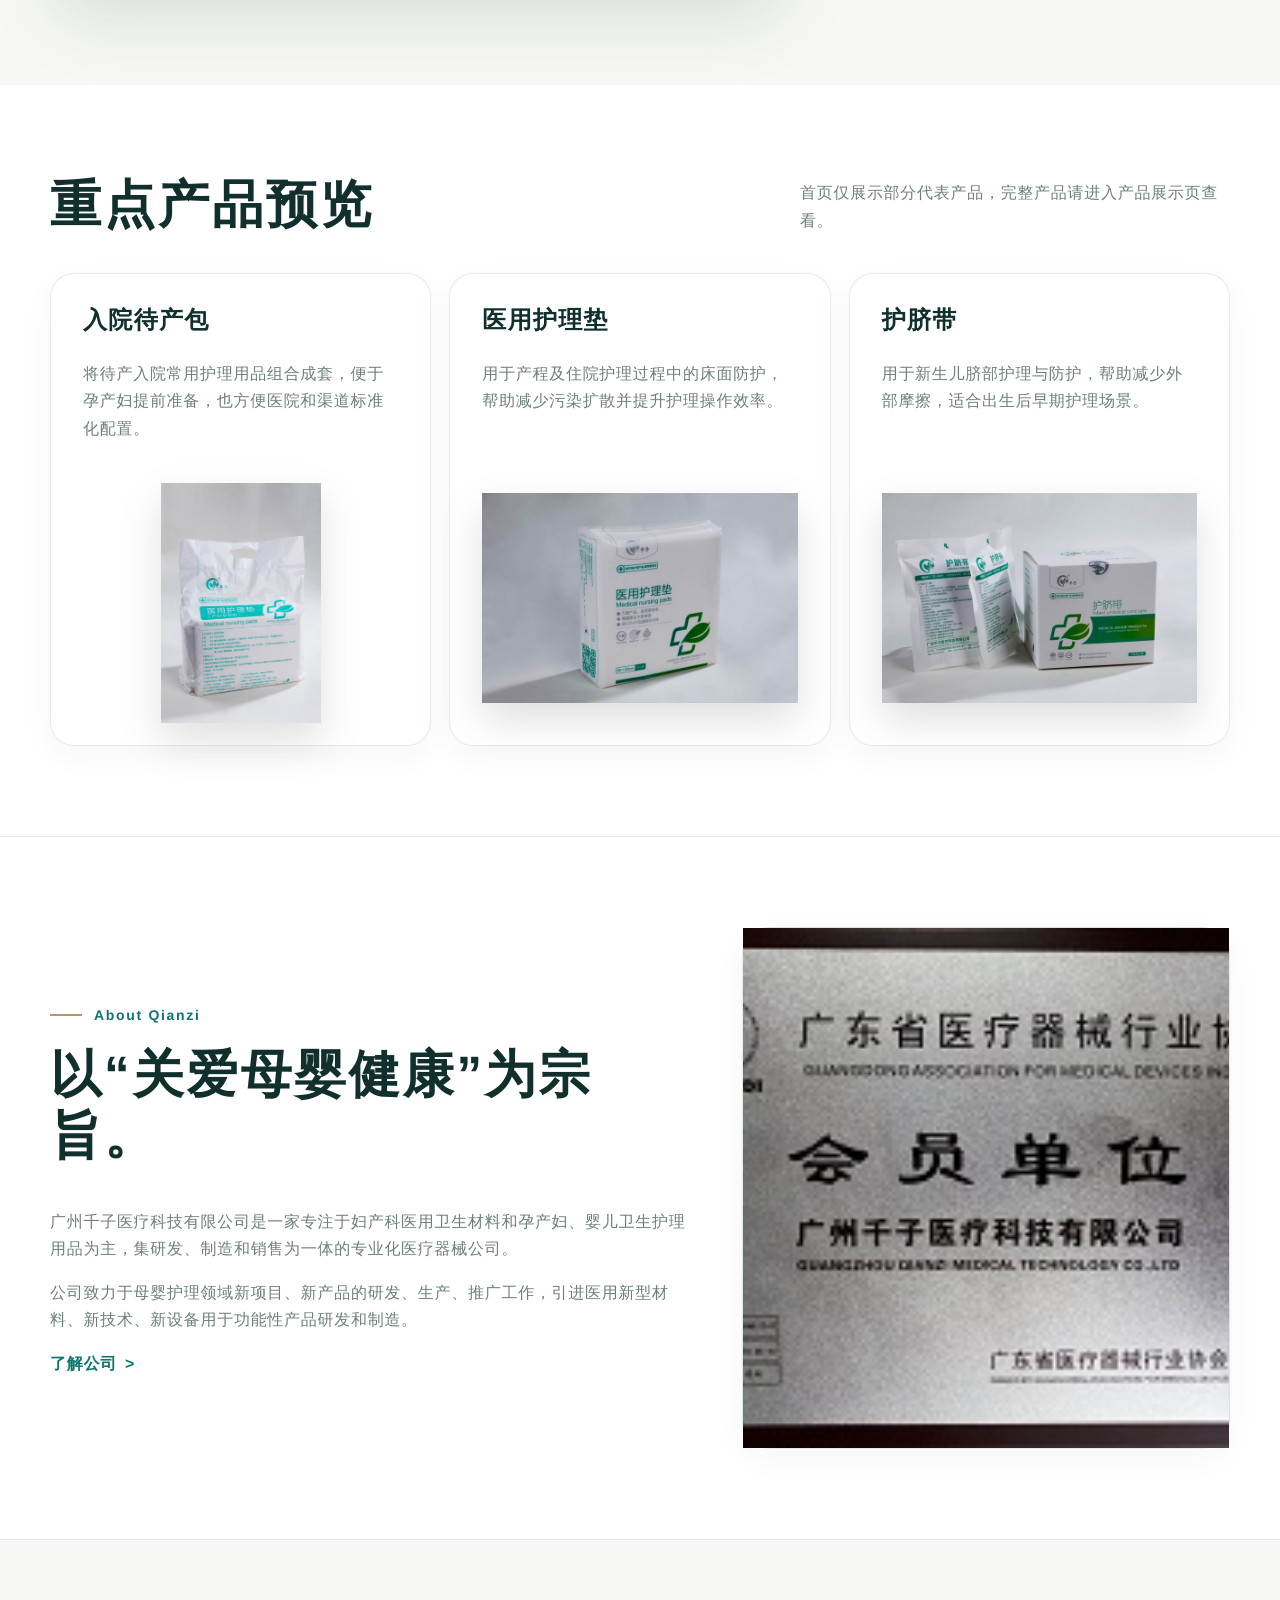
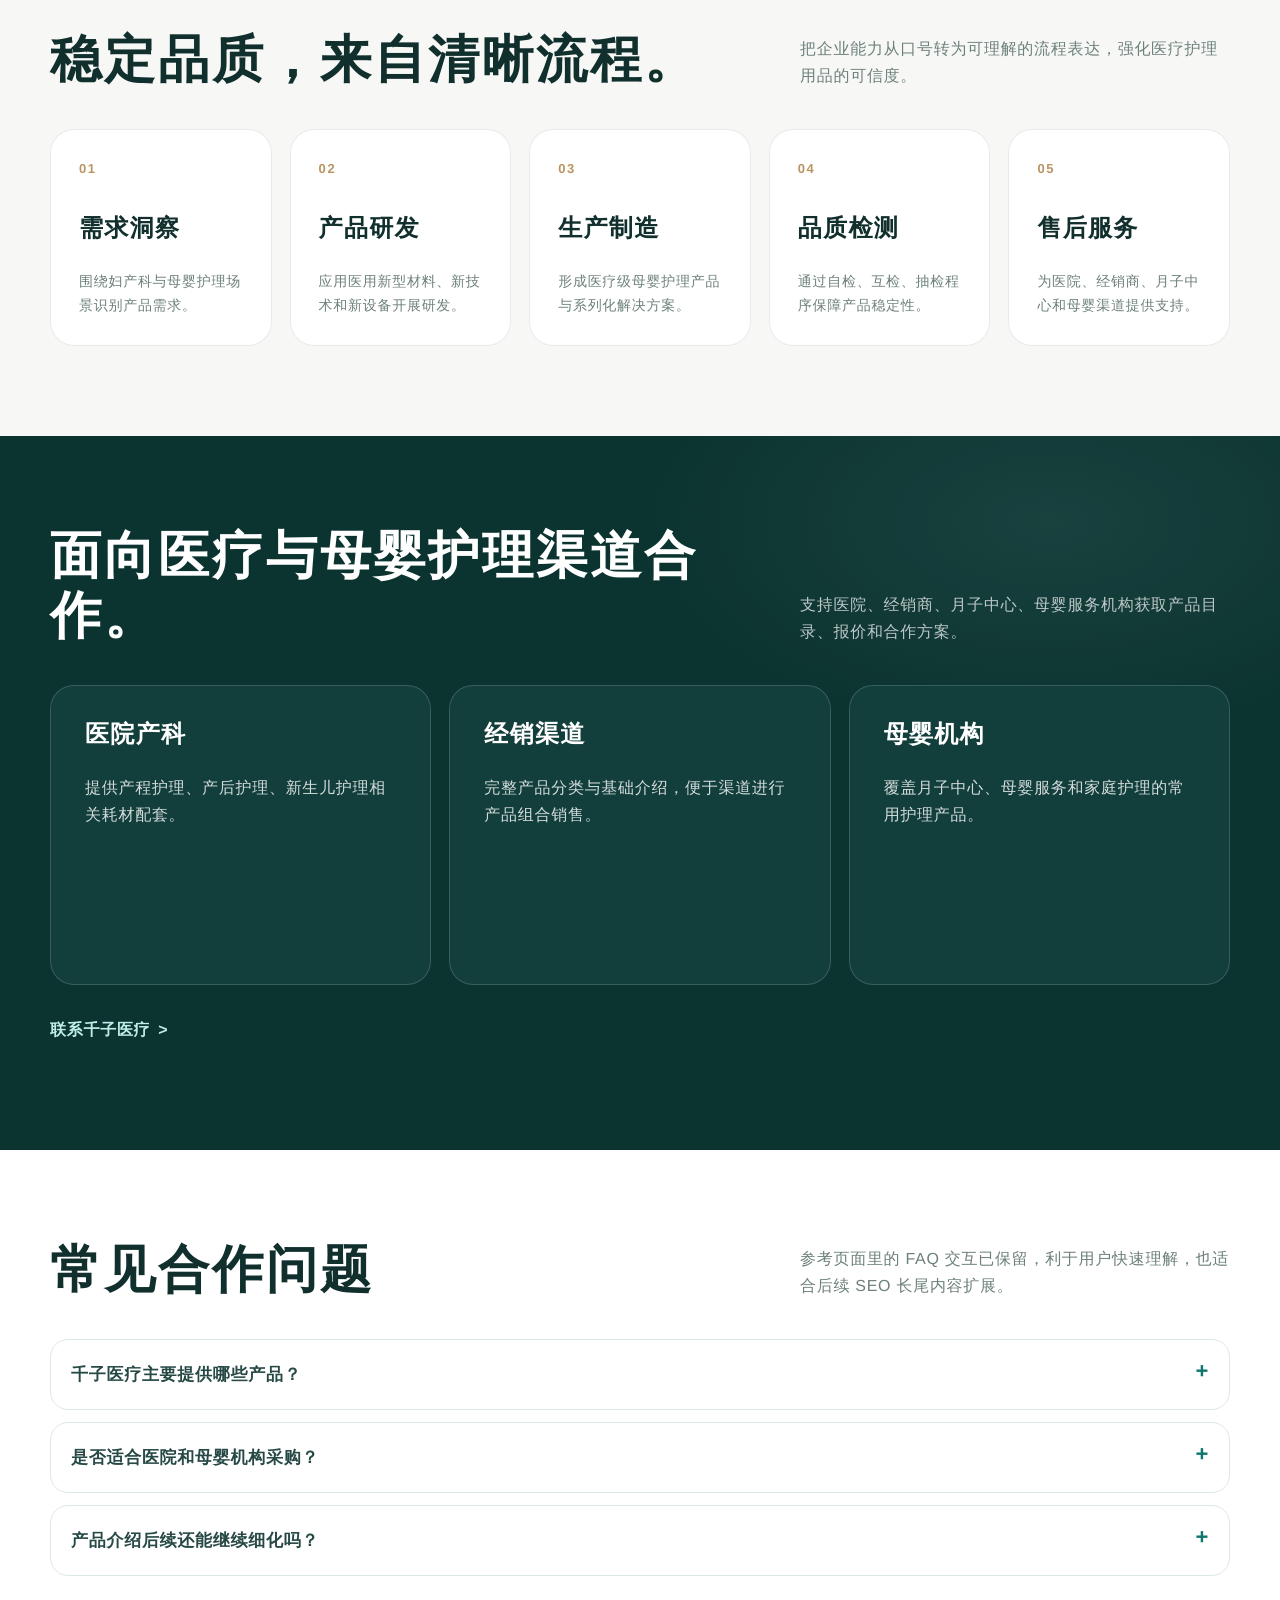
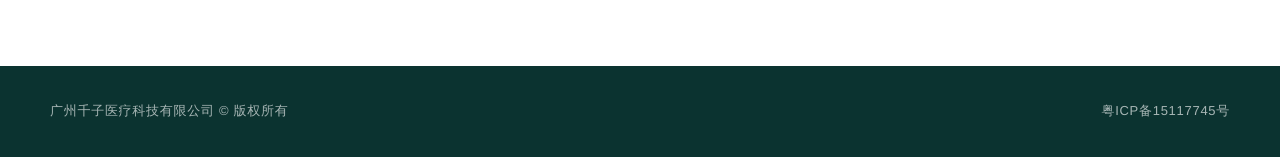
==== commit 0246e970: "Add files via upload" ====
--- a/index.html
+++ b/index.html
@@ -68,9 +68,9 @@
           <a class="text-link" href="products.html">查看产品</a>
         </div>
         <div class="hero-visual" aria-label="重点产品展示">
-          <div class="hero-product featured"><img src="http://www.qianziyl.com/tp/6.jpg" alt="计量产程垫"></div>
-          <div class="hero-product"><img src="http://www.qianziyl.com/tp/1.jpg" alt="孕产妇专用卫生巾"></div>
-          <div class="hero-product"><img src="http://www.qianziyl.com/tp/2021061616414381990.jpg" alt="腹带"></div>
+          <div class="hero-product featured"><img src="assets/products/6.jpg" alt="计量产程垫"></div>
+          <div class="hero-product"><img src="assets/products/1.jpg" alt="孕产妇专用卫生巾"></div>
+          <div class="hero-product"><img src="assets/products/2021061616414381990.jpg" alt="腹带"></div>
         </div>
       </div>
     </section>
@@ -118,7 +118,7 @@
       <div class="wrap">
         <div class="feature">
           <div class="feature-copy"><span class="eyebrow">Featured Product</span><h2>计量产程垫，服务关键产程护理场景。</h2><p>围绕产后出血量观察与产程清洁护理需求，兼顾吸收、防护和计量辅助，是千子医疗更具医疗场景属性的重点产品。</p><a class="text-link" href="products.html">进入产品展示</a></div>
-          <div class="feature-visual"><img src="http://www.qianziyl.com/tp/6.jpg" alt="计量产程垫"></div>
+          <div class="feature-visual"><img src="assets/products/6.jpg" alt="计量产程垫"></div>
         </div>
       </div>
     </section>
@@ -130,9 +130,9 @@
           <p>首页仅展示部分代表产品，完整产品请进入产品展示页查看。</p>
         </div>
         <div class="grid-3">
-          <article class="product-card"><div><h3>入院待产包</h3><p>将待产入院常用护理用品组合成套，便于孕产妇提前准备，也方便医院和渠道标准化配置。</p></div><figure><img src="http://www.qianziyl.com/tp/2015111816413774985.jpg" alt="入院待产包"></figure></article>
-          <article class="product-card"><div><h3>医用护理垫</h3><p>用于产程及住院护理过程中的床面防护，帮助减少污染扩散并提升护理操作效率。</p></div><figure><img src="http://www.qianziyl.com/tp/2015111816381698055.jpg" alt="医用护理垫"></figure></article>
-          <article class="product-card"><div><h3>护脐带</h3><p>用于新生儿脐部护理与防护，帮助减少外部摩擦，适合出生后早期护理场景。</p></div><figure><img src="http://www.qianziyl.com/tp/13.jpg" alt="护脐带"></figure></article>
+          <article class="product-card"><div><h3>入院待产包</h3><p>将待产入院常用护理用品组合成套，便于孕产妇提前准备，也方便医院和渠道标准化配置。</p></div><figure><img src="assets/products/2015111816413774985.jpg" alt="入院待产包"></figure></article>
+          <article class="product-card"><div><h3>医用护理垫</h3><p>用于产程及住院护理过程中的床面防护，帮助减少污染扩散并提升护理操作效率。</p></div><figure><img src="assets/products/2015111816381698055.jpg" alt="医用护理垫"></figure></article>
+          <article class="product-card"><div><h3>护脐带</h3><p>用于新生儿脐部护理与防护，帮助减少外部摩擦，适合出生后早期护理场景。</p></div><figure><img src="assets/products/13.jpg" alt="护脐带"></figure></article>
         </div>
       </div>
     </section>
@@ -146,7 +146,7 @@
           <p>公司致力于母婴护理领域新项目、新产品的研发、生产、推广工作，引进医用新型材料、新技术、新设备用于功能性产品研发和制造。</p>
           <a class="text-link" href="about.html">了解公司</a>
         </div>
-        <div class="image-panel"><img src="http://www.qianziyl.com/tp/2016071416200453637.jpg" alt="案例展示"></div>
+        <div class="image-panel"><img src="assets/products/2016071416200453637.jpg" alt="案例展示"></div>
       </div>
     </section>
 
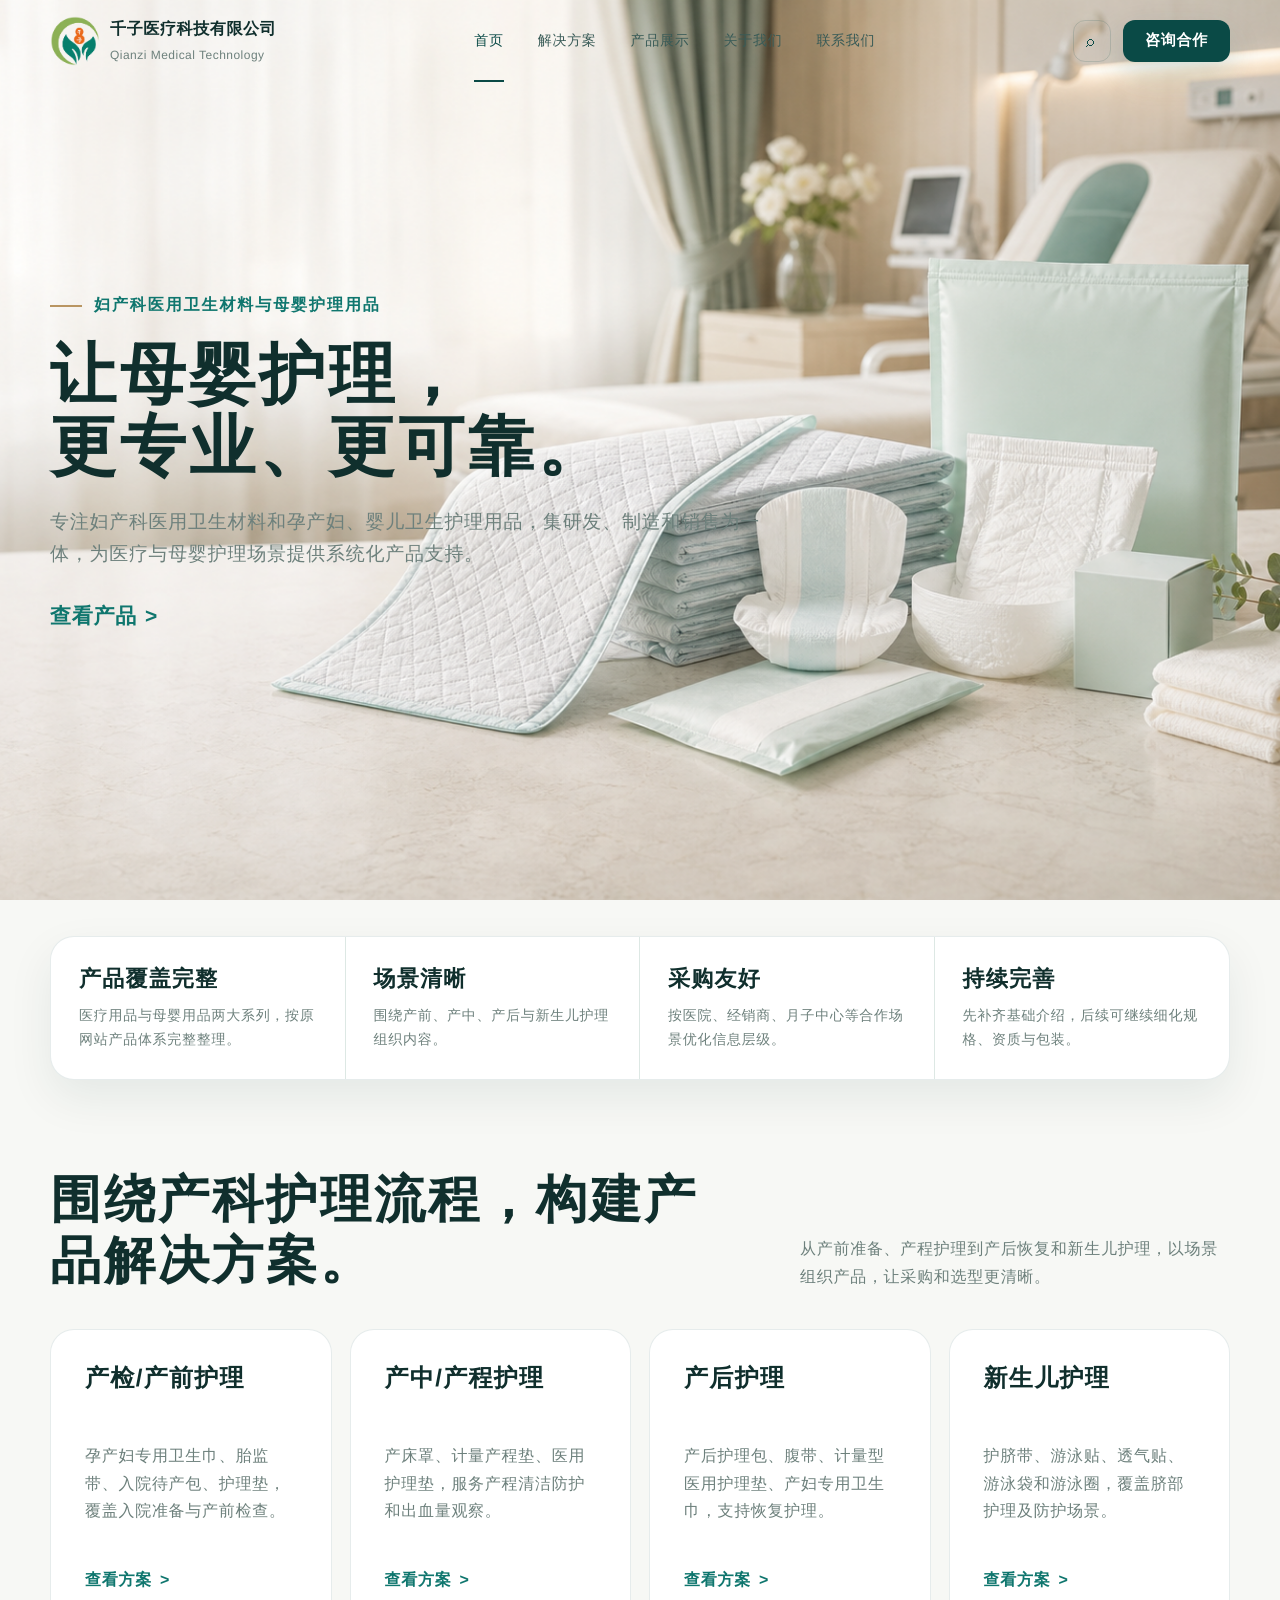
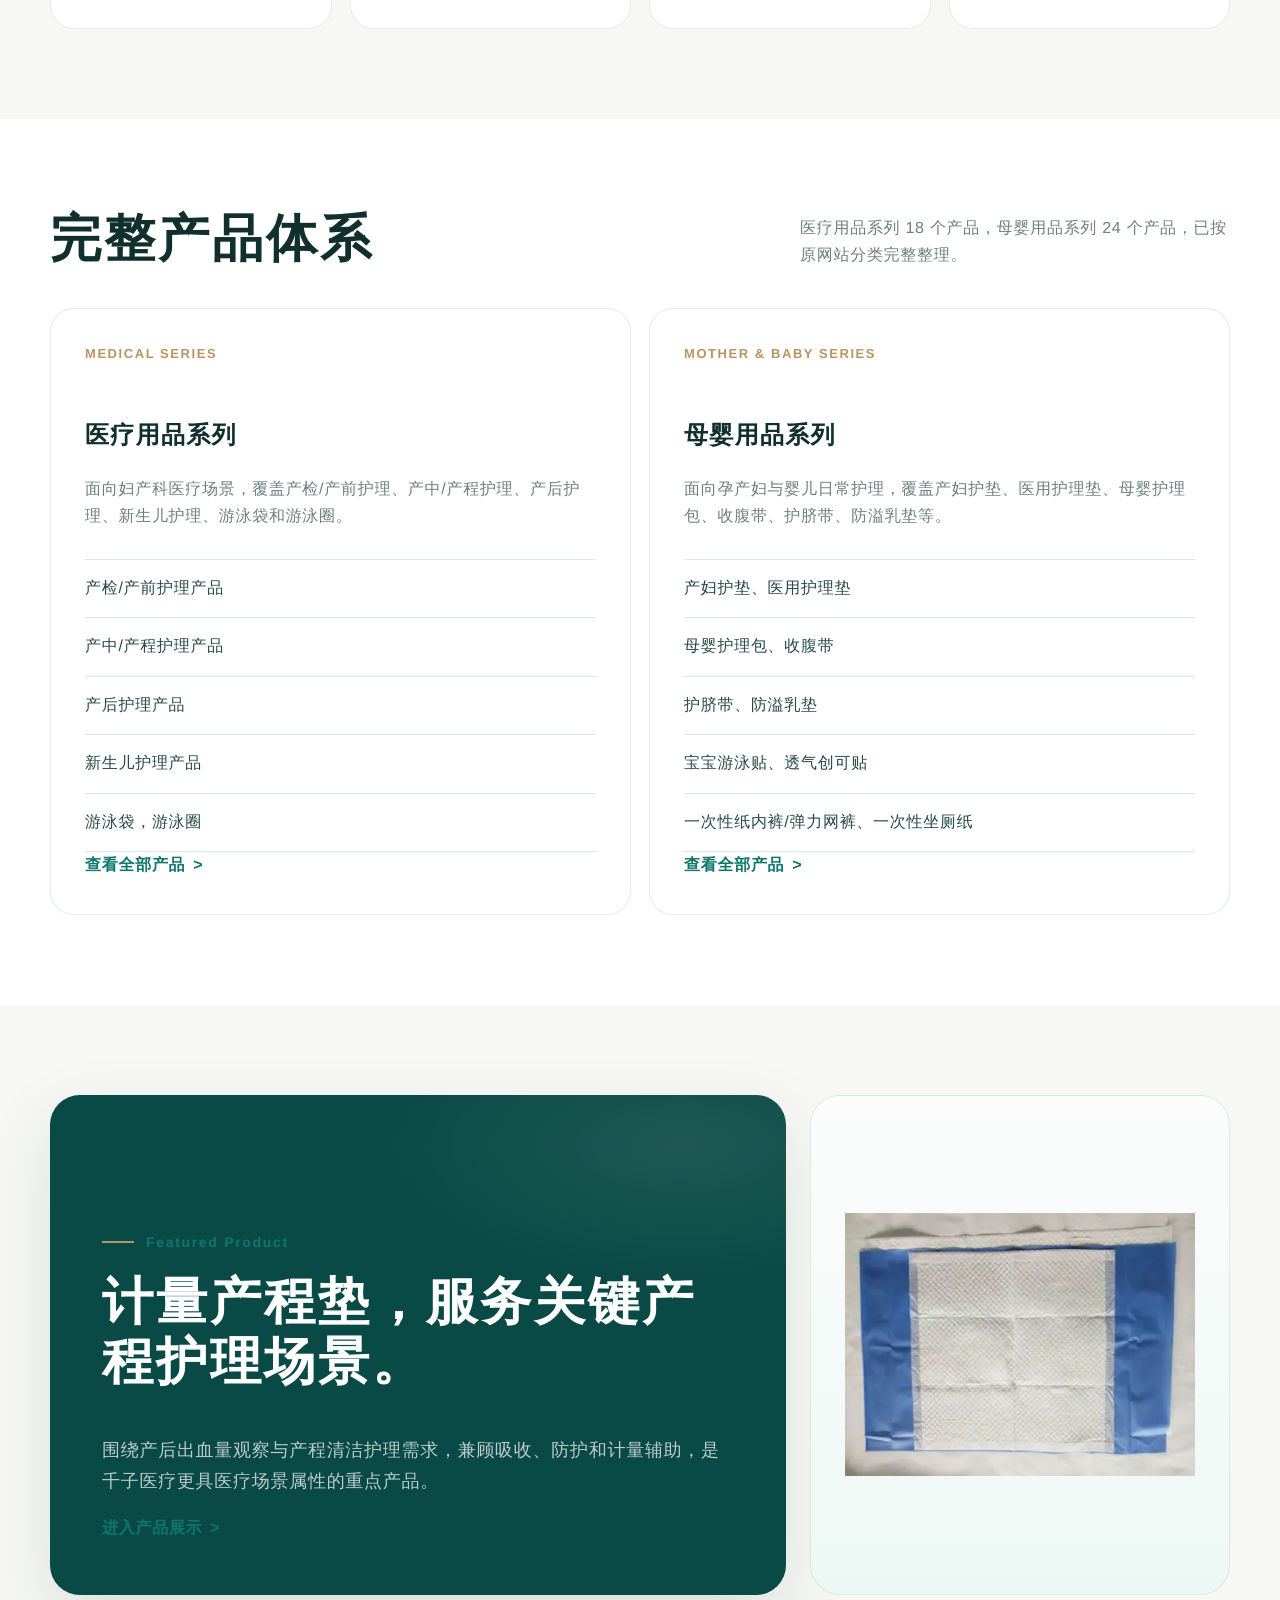
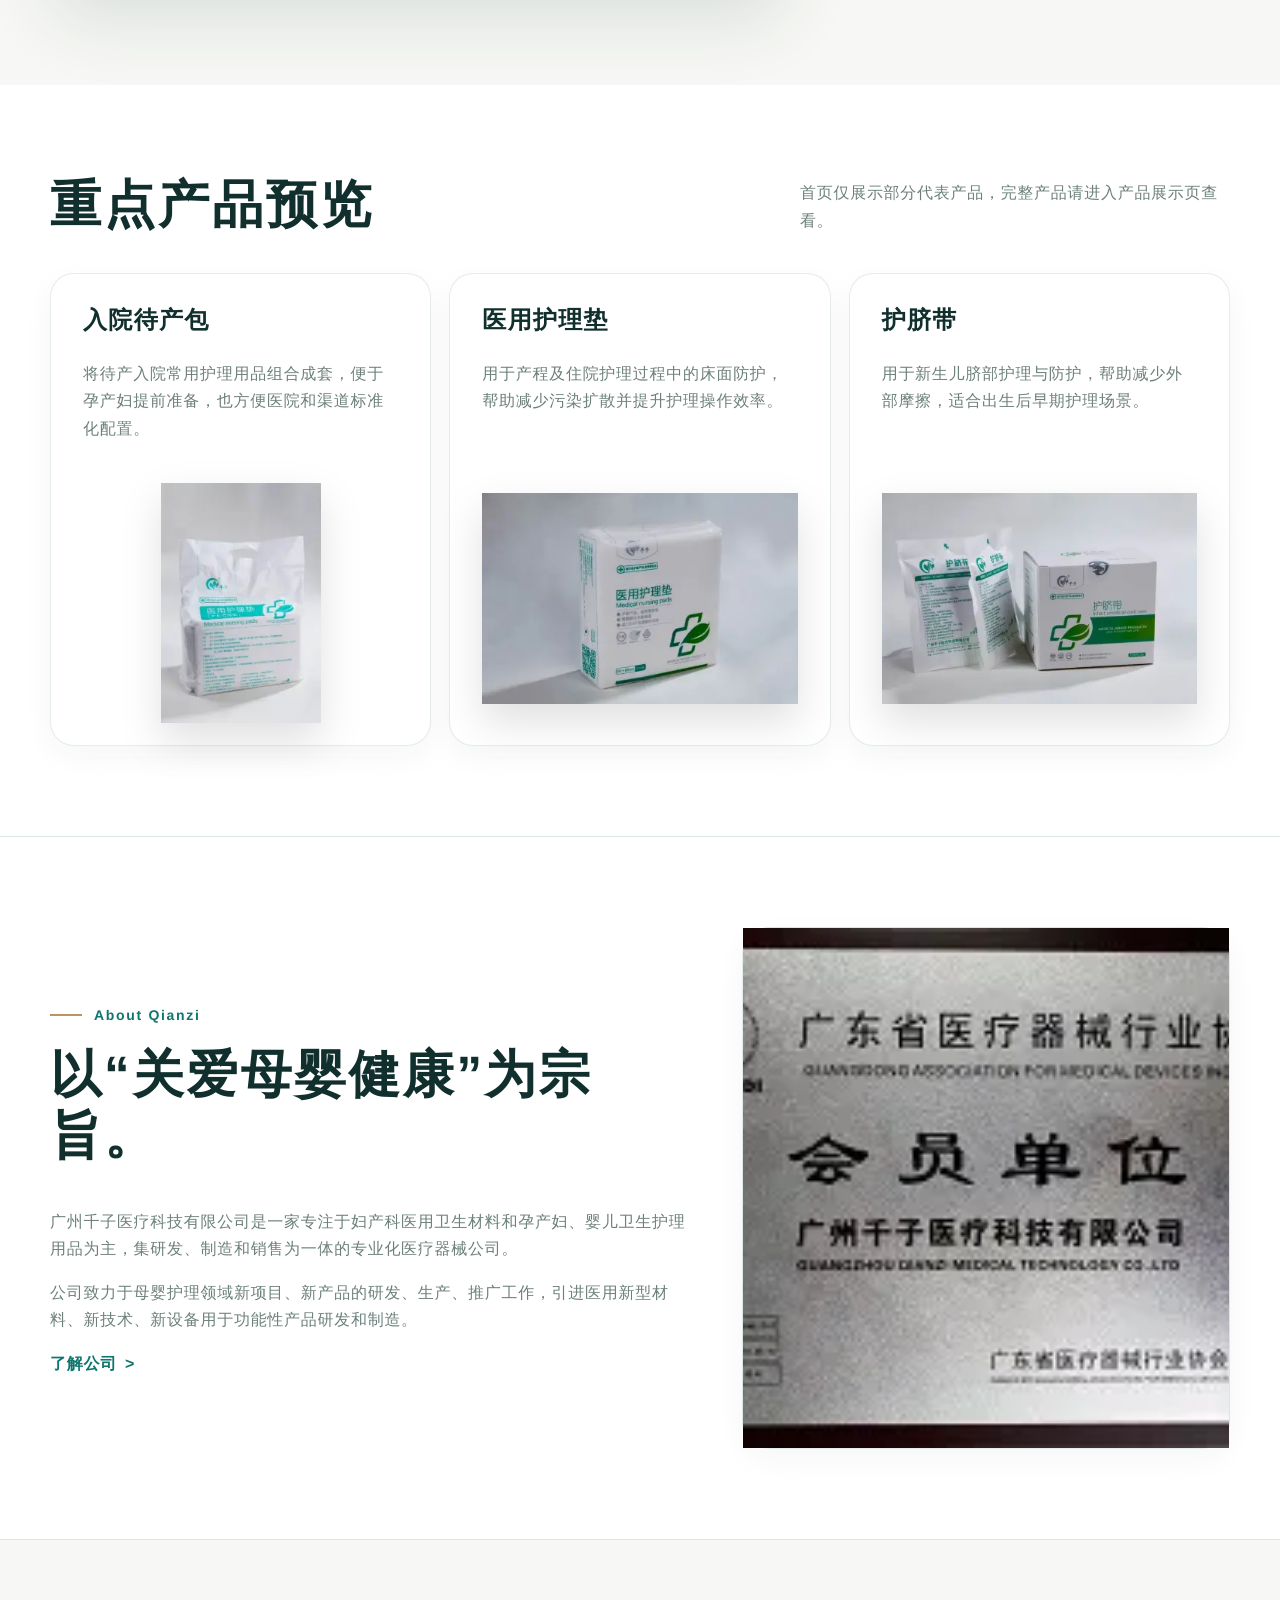
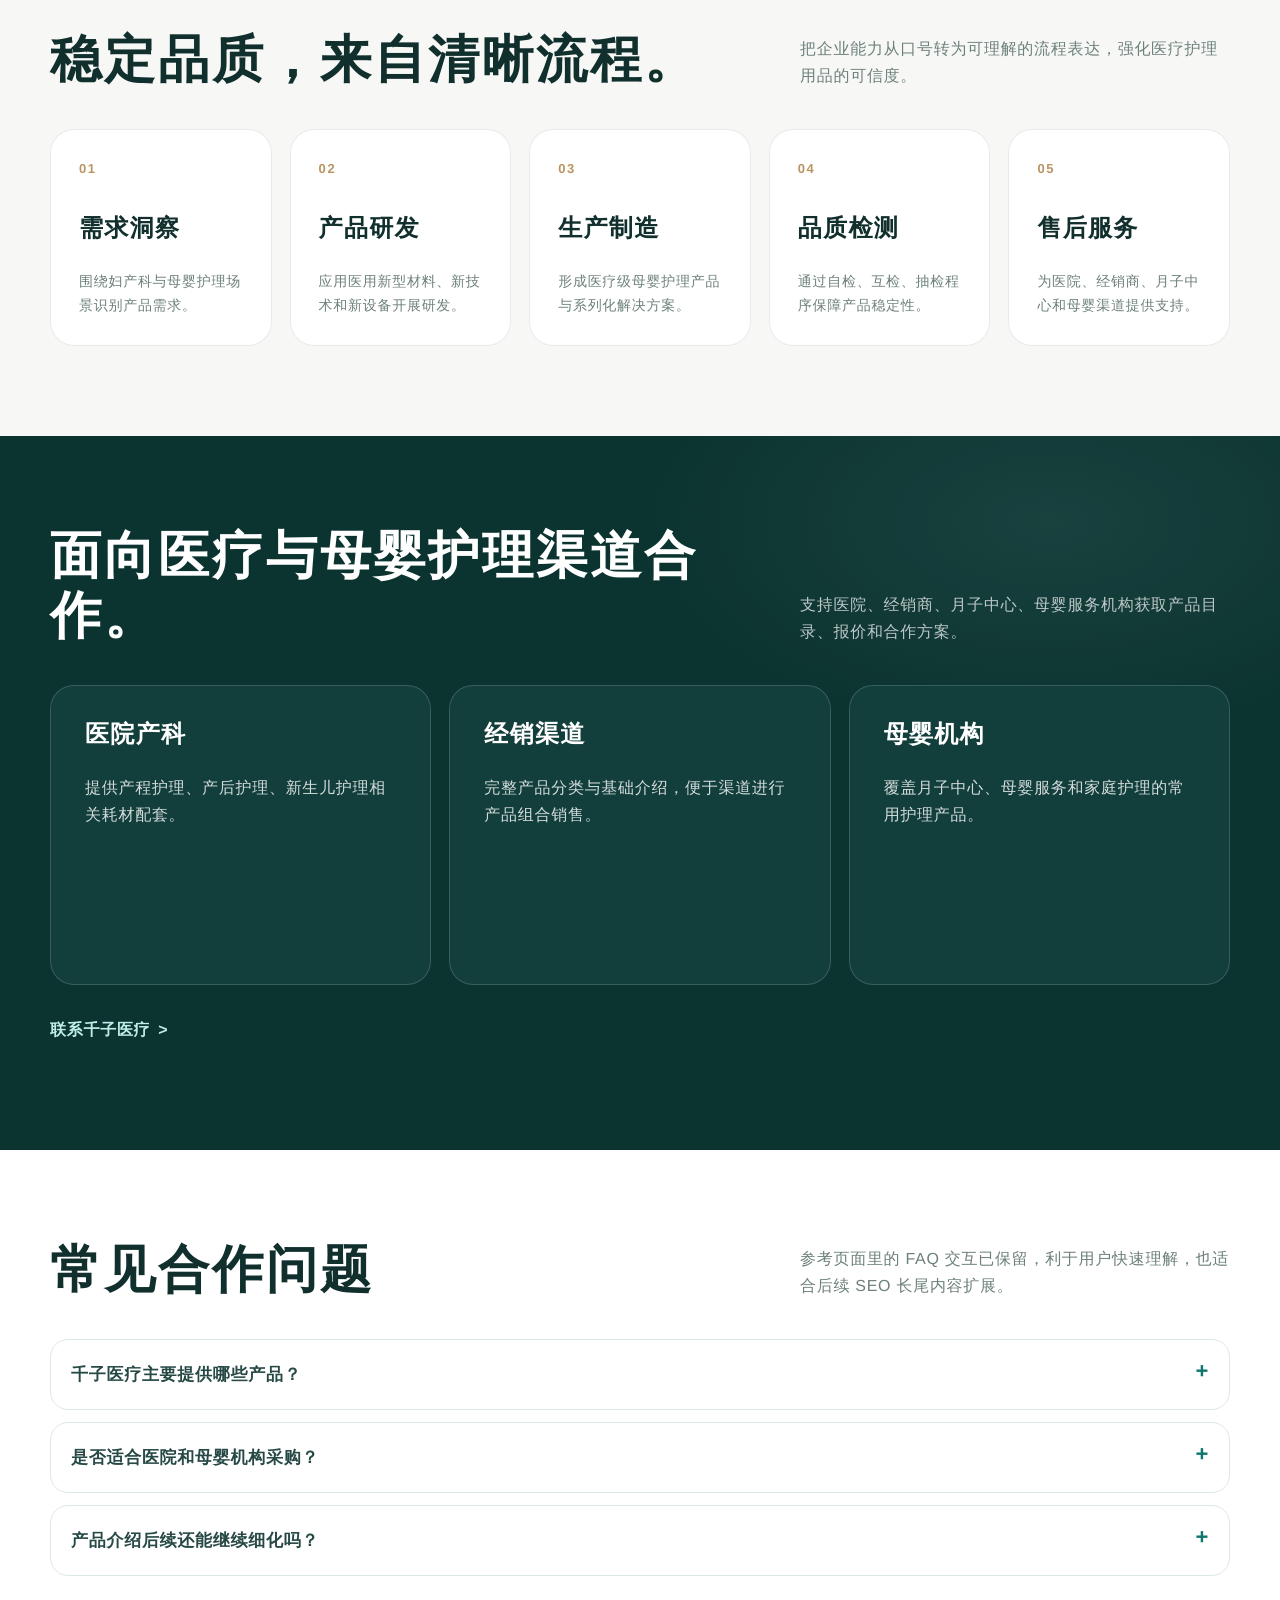
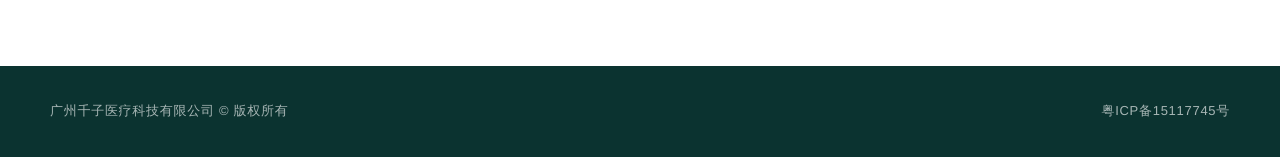
==== commit 7d3fc6be: "Add files via upload" ====
--- a/index.html
+++ b/index.html
@@ -34,7 +34,7 @@
     <div class="topbar"><div class="wrap"><span>广州千子医疗科技有限公司 · 关爱母婴健康</span><span>24小时服务热线：4009-937-828</span></div></div>
     <nav class="nav" aria-label="主导航">
       <div class="wrap">
-        <a class="brand" href="index.html"><span class="brand-mark"><img src="assets/qianzi-logo-transparent.png" alt="千子医疗科技有限公司商标"></span><span class="brand-text">千子医疗科技有限公司<small>Qianzi Medical Technology</small></span></a>
+        <a class="brand" href="index.html"><span class="brand-mark"><img decoding="async" fetchpriority="high" src="assets/qianzi-logo-transparent.png" alt="千子医疗科技有限公司商标"></span><span class="brand-text">千子医疗科技有限公司<small>Qianzi Medical Technology</small></span></a>
         <div class="nav-links">
           <a class="active" href="index.html">首页</a>
           <a href="solutions.html">解决方案</a>
@@ -68,9 +68,9 @@
           <a class="text-link" href="products.html">查看产品</a>
         </div>
         <div class="hero-visual" aria-label="重点产品展示">
-          <div class="hero-product featured"><img src="assets/products/6.jpg" alt="计量产程垫"></div>
-          <div class="hero-product"><img src="assets/products/1.jpg" alt="孕产妇专用卫生巾"></div>
-          <div class="hero-product"><img src="assets/products/2021061616414381990.jpg" alt="腹带"></div>
+          <div class="hero-product featured"><img loading="lazy" decoding="async" src="assets/products-webp/6.webp" alt="计量产程垫"></div>
+          <div class="hero-product"><img loading="lazy" decoding="async" src="assets/products-webp/1.webp" alt="孕产妇专用卫生巾"></div>
+          <div class="hero-product"><img loading="lazy" decoding="async" src="assets/products-webp/2021061616414381990.webp" alt="腹带"></div>
         </div>
       </div>
     </section>
@@ -118,7 +118,7 @@
       <div class="wrap">
         <div class="feature">
           <div class="feature-copy"><span class="eyebrow">Featured Product</span><h2>计量产程垫，服务关键产程护理场景。</h2><p>围绕产后出血量观察与产程清洁护理需求，兼顾吸收、防护和计量辅助，是千子医疗更具医疗场景属性的重点产品。</p><a class="text-link" href="products.html">进入产品展示</a></div>
-          <div class="feature-visual"><img src="assets/products/6.jpg" alt="计量产程垫"></div>
+          <div class="feature-visual"><img loading="lazy" decoding="async" src="assets/products-webp/6.webp" alt="计量产程垫"></div>
         </div>
       </div>
     </section>
@@ -130,9 +130,9 @@
           <p>首页仅展示部分代表产品，完整产品请进入产品展示页查看。</p>
         </div>
         <div class="grid-3">
-          <article class="product-card"><div><h3>入院待产包</h3><p>将待产入院常用护理用品组合成套，便于孕产妇提前准备，也方便医院和渠道标准化配置。</p></div><figure><img src="assets/products/2015111816413774985.jpg" alt="入院待产包"></figure></article>
-          <article class="product-card"><div><h3>医用护理垫</h3><p>用于产程及住院护理过程中的床面防护，帮助减少污染扩散并提升护理操作效率。</p></div><figure><img src="assets/products/2015111816381698055.jpg" alt="医用护理垫"></figure></article>
-          <article class="product-card"><div><h3>护脐带</h3><p>用于新生儿脐部护理与防护，帮助减少外部摩擦，适合出生后早期护理场景。</p></div><figure><img src="assets/products/13.jpg" alt="护脐带"></figure></article>
+          <article class="product-card"><div><h3>入院待产包</h3><p>将待产入院常用护理用品组合成套，便于孕产妇提前准备，也方便医院和渠道标准化配置。</p></div><figure><img loading="lazy" decoding="async" src="assets/products-webp/2015111816413774985.webp" alt="入院待产包"></figure></article>
+          <article class="product-card"><div><h3>医用护理垫</h3><p>用于产程及住院护理过程中的床面防护，帮助减少污染扩散并提升护理操作效率。</p></div><figure><img loading="lazy" decoding="async" src="assets/products-webp/2015111816381698055.webp" alt="医用护理垫"></figure></article>
+          <article class="product-card"><div><h3>护脐带</h3><p>用于新生儿脐部护理与防护，帮助减少外部摩擦，适合出生后早期护理场景。</p></div><figure><img loading="lazy" decoding="async" src="assets/products-webp/13.webp" alt="护脐带"></figure></article>
         </div>
       </div>
     </section>
@@ -146,7 +146,7 @@
           <p>公司致力于母婴护理领域新项目、新产品的研发、生产、推广工作，引进医用新型材料、新技术、新设备用于功能性产品研发和制造。</p>
           <a class="text-link" href="about.html">了解公司</a>
         </div>
-        <div class="image-panel"><img src="assets/products/2016071416200453637.jpg" alt="案例展示"></div>
+        <div class="image-panel"><img loading="lazy" decoding="async" src="assets/products-webp/2016071416200453637.webp" alt="案例展示"></div>
       </div>
     </section>
 
--- a/qianzi-style.css
+++ b/qianzi-style.css
@@ -792,6 +792,8 @@
   border: 1px solid rgba(10, 74, 70, .08);
   border-radius: 22px;
   transition: .22s ease;
+  content-visibility: auto;
+  contain-intrinsic-size: 330px;
 }
 
 .catalog-product:hover {
@@ -817,6 +819,8 @@
 }
 
 .catalog-product img {
+  width: min(100%, 220px);
+  height: 145px;
   max-height: 145px;
   object-fit: contain;
   filter: drop-shadow(0 14px 18px rgba(0, 0, 0, .1));
